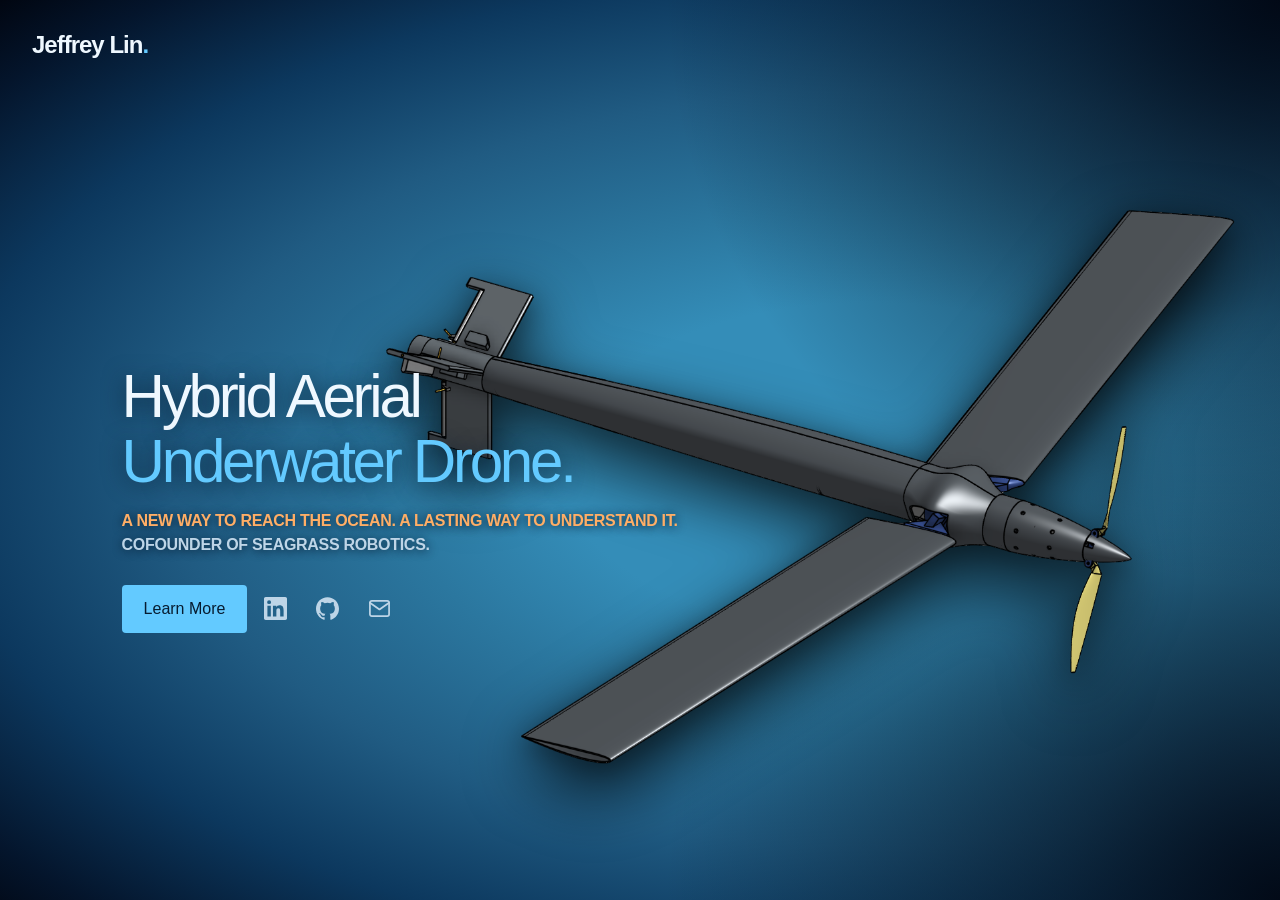
==== index.html @ 022eb9ea "Publish portfolio website" ====
<!doctype html>
<html lang="en">
  <head>
    <meta charset="utf-8" />
    <meta name="viewport" content="width=device-width, initial-scale=1" />
    <title>Jeffrey Lin | Mechanical Engineer &amp; Cofounder</title>
    <meta
      name="description"
      content="Jeffrey Lin, cofounder of Seagrass Robotics and SDSU mechanical engineering graduate. Selected work in hybrid aerial underwater drones and ATHENA rover payload systems."
    />
    <link rel="icon" type="image/svg+xml" href="./favicon.svg" />
    <link rel="stylesheet" crossorigin href="./assets/styles-C84Hcnjd.css">
  </head>
  <body>
    <a class="skip" href="#main">Skip to content</a>
    <header class="header wrap landing-header">
      <a class="wordmark" href="#">Jeffrey Lin<span class="dot">.</span></a>
    </header>
    <main id="main">
      <section
        class="hero wrap current-project-hero"
        aria-labelledby="intro-title"
      >
        <div class="landing-copy">
          <h1 id="intro-title">
            Hybrid Aerial<br /><span>Underwater Drone.</span>
          </h1>
          <p class="landing-description">
            <span class="landing-tagline"
              >A NEW WAY TO REACH THE OCEAN. A LASTING WAY TO UNDERSTAND
              IT.</span
            ><span>COFOUNDER OF SEAGRASS ROBOTICS.</span>
          </p>
          <div class="landing-actions">
            <a class="learn-more" href="./work/">Learn More</a>
            <div
              class="social-links"
              role="group"
              aria-label="Connect with Jeffrey"
            >
              <a
                class="social-link"
                href="https://www.linkedin.com/in/jeffrey-lin-rules"
                target="_blank"
                rel="noopener noreferrer"
                aria-label="Jeffrey Lin on LinkedIn (opens in a new tab)"
                title="LinkedIn"
                ><svg
                  viewbox="0 0 24 24"
                  fill="currentColor"
                  aria-hidden="true"
                >
                  <path
                    d="M20.447 20.452h-3.554v-5.569c0-1.328-.027-3.037-1.852-3.037-1.853 0-2.136 1.445-2.136 2.939v5.667H9.351V9h3.414v1.561h.049c.476-.9 1.637-1.85 3.37-1.85 3.601 0 4.267 2.37 4.267 5.455v6.286zM5.337 7.433a2.062 2.062 0 1 1 0-4.124 2.062 2.062 0 0 1 0 4.124zM7.119 20.452H3.555V9h3.564v11.452zM22.225 0H1.771C.792 0 0 .774 0 1.729v20.542C0 23.227.792 24 1.771 24h20.451C23.2 24 24 23.227 24 22.271V1.729C24 .774 23.2 0 22.222 0z"
                  ></path></svg></a
              ><a
                class="social-link"
                href="https://github.com/mythicsloth"
                target="_blank"
                rel="noopener noreferrer"
                aria-label="Jeffrey Lin on GitHub (opens in a new tab)"
                title="GitHub"
                ><svg
                  viewbox="0 0 24 24"
                  fill="currentColor"
                  aria-hidden="true"
                >
                  <path
                    d="M12 .297C5.37.297 0 5.67 0 12.297c0 5.303 3.438 9.8 8.205 11.385.6.113.82-.258.82-.577 0-.285-.01-1.04-.015-2.04-3.338.724-4.043-1.61-4.043-1.61-.546-1.387-1.333-1.756-1.333-1.756-1.09-.745.083-.729.083-.729 1.205.084 1.838 1.237 1.838 1.237 1.07 1.835 2.809 1.305 3.495.998.108-.776.418-1.305.762-1.605-2.665-.305-5.467-1.334-5.467-5.93 0-1.31.469-2.381 1.236-3.221-.124-.303-.536-1.524.118-3.176 0 0 1.008-.322 3.301 1.23a11.52 11.52 0 0 1 6.006 0c2.291-1.552 3.297-1.23 3.297-1.23.656 1.652.244 2.873.12 3.176.77.84 1.235 1.911 1.235 3.221 0 4.609-2.807 5.621-5.479 5.921.43.372.823 1.102.823 2.222 0 1.606-.015 2.898-.015 3.293 0 .322.216.694.825.576C20.565 22.092 24 17.592 24 12.297c0-6.627-5.373-12-12-12"
                  ></path></svg></a
              ><a
                class="social-link"
                href="mailto:lin415805@gmail.com"
                aria-label="Email Jeffrey Lin"
                title="Email"
                ><svg
                  viewbox="0 0 24 24"
                  fill="none"
                  stroke="currentColor"
                  stroke-width="1.8"
                  stroke-linecap="round"
                  stroke-linejoin="round"
                  aria-hidden="true"
                >
                  <rect x="2" y="4" width="20" height="16" rx="2"></rect>
                  <path d="m2 6 10 7 10-7"></path></svg
              ></a>
            </div>
          </div>
        </div>
        <figure class="landing-drone">
          <img
            src="images/seagrass-drone.webp"
            width="1310"
            height="1043"
            alt="CAD view of the Seagrass Robotics hybrid aerial underwater drone, showing its wings, fuselage, tail, and propeller"
            fetchpriority="high"
          />
        </figure>
      </section>
    </main>
  </body>
</html>
---- assets/styles-C84Hcnjd.css ----
*,:before,:after{box-sizing:border-box;border:0 solid;margin:0;padding:0}html{-webkit-text-size-adjust:100%;tab-size:4;-webkit-tap-highlight-color:transparent;scroll-behavior:smooth;scroll-padding-top:2rem;line-height:1.5}h1,h2,h3,h4,h5,h6{font-size:inherit;font-weight:inherit}a{color:inherit;text-decoration:none}img,svg{vertical-align:middle;display:block}img{max-width:100%;height:auto}[hidden]{display:none!important}:root{--background:#071c30;--foreground:#eff8ff;--accent:#63caff;--muted:#9ebbd2;--border:#24485f;--font-sans:Arial, Helvetica, sans-serif;--radius:.25rem;--lightningcss-light: ;--lightningcss-dark:initial;color-scheme:dark}*{box-sizing:border-box}body{color:var(--foreground);background-color:#0000;background-image:radial-gradient(48vw 65vh at 100% 0,#010611eb 0%,#01061194 34%,#0000 100%),radial-gradient(48vw 65vh at 100% 100%,#010611eb 0%,#01061194 34%,#0000 100%),radial-gradient(at 68% 52%,#348db8 0% 25%,#2b779f 39%,#205b82 57%,#0c385e 75%,#04152c 91%,#010611 100%);background-position:0 0,0 0,0 0;background-repeat:repeat,repeat,repeat;background-size:auto,auto,auto;background-attachment:fixed;background-origin:padding-box,padding-box,padding-box;background-clip:border-box,border-box,border-box;margin:0;font-family:Arial,Helvetica,sans-serif;font-size:16px;line-height:1.6}a:focus-visible{outline:2px solid var(--accent);outline-offset:7px}a:hover{color:var(--accent)}.wrap{width:min(1200px,88%);margin-inline:auto}.header{justify-content:space-between;align-items:center;padding-block:26px;display:flex}.wordmark{letter-spacing:-1px;font-size:24px;font-weight:700}.dot{color:var(--accent)}.eyebrow,.small-index,.tag,.hero-meta,.project-number,.domain-divider,.results-caption{letter-spacing:1px;font-family:Courier New,monospace;font-size:14px}.eyebrow{color:var(--muted)}h1{letter-spacing:-.055em;margin:24px 0 34px;font-size:clamp(42px,6.4vw,82px);font-weight:500;line-height:1.09}h1 span{color:var(--accent)}.projects{padding-top:52px}.section-heading{justify-content:space-between;align-items:center;margin-bottom:26px;display:flex}h2{letter-spacing:-1px;margin:0;font-size:32px;font-weight:500}.project{border:1px solid var(--border);margin-bottom:28px;padding:38px}.seagrass{background:#0d2c43}.project-heading{justify-content:space-between;align-items:center;gap:20px;margin-bottom:40px;display:flex}.project-number{color:var(--muted)}.tag{letter-spacing:.8px;border:1px solid #507a96;border-radius:3px;padding:5px 10px;font-size:12px}.seagrass .tag{color:var(--accent);border-color:#3584b1}.project-grid{grid-template-columns:1.2fr 1fr;gap:60px;display:grid}.project h3{letter-spacing:-1.5px;margin:16px 0 24px;font-size:clamp(30px,3.5vw,44px);font-weight:500;line-height:1.15}.project-summary{color:#bed5e7;max-width:540px;font-size:17px}.role{margin-top:34px}.role p{margin:5px 0 0}.domain-panel{background:#082337;border:1px solid #2d5872;flex-direction:column;justify-content:space-between;min-height:300px;padding:26px;display:flex}.domain-panel p{letter-spacing:-1.5px;color:#e0f3ff;margin:4px 0;font-size:clamp(32px,3.8vw,48px)}.domain-divider{color:var(--accent);border-top:1px dashed #497d9b;margin:20px 0;padding-top:6px;font-size:12px}.athena{background:#0b243b}.athena-intro{grid-template-columns:1.45fr 1fr;gap:56px;display:grid}.athena h3{letter-spacing:-2px;font-size:56px}.results{grid-template-columns:1fr 1fr;align-content:center;gap:18px 32px;margin:0;display:grid}.results dt{color:var(--muted);font-size:14px}.results dd{letter-spacing:-4px;margin:0;font-size:70px;line-height:1.2}.results dd span{letter-spacing:-1px;color:var(--muted);font-size:25px}.results-caption{color:var(--muted);border-top:1px solid var(--border);grid-column:1/-1;padding-top:12px;font-size:12px}.contributions{border-top:1px solid var(--border);margin-top:38px;padding-top:26px}.contributions h4{margin:0 0 26px;font-size:18px;font-weight:500}.contribution-grid{grid-template-columns:repeat(3,1fr);gap:30px;display:grid}.small-index{letter-spacing:.4px;color:var(--accent);font-size:12px}h5{letter-spacing:-.5px;margin:14px 0 10px;font-size:21px;font-weight:500}.contribution-grid p{color:#bed5e7;margin:0;font-size:16px}.about{grid-template-columns:minmax(0,1fr) minmax(0,1.1fr);align-items:start;gap:12px 24px;padding-block:80px;display:grid}.about .eyebrow{margin-top:0}.about-copy{letter-spacing:normal;text-indent:1.5em;text-align:justify;text-align-last:left;-webkit-hyphens:none;hyphens:none;overflow-wrap:normal;word-break:normal;margin:0 0 12px;font-size:16px;line-height:1.65}.about-details{border-top:1px solid var(--border);grid-template-columns:minmax(0,1fr) auto;align-items:center;gap:12px;padding-top:12px;display:grid}.education-socials{justify-self:end}.education{min-width:0}.education h3{margin:6px 0 0;font-size:18px;font-weight:500}.education p{color:var(--muted);margin:4px 0}.footer{border-top:1px solid var(--border);color:var(--muted);justify-content:space-between;gap:20px;padding-block:25px;font-size:14px;display:flex}.skip{background:var(--accent);color:#071c30;z-index:10;padding:10px;position:absolute;top:-100px;left:10px}.skip:focus{color:#071c30;top:10px}.current-project-hero{isolation:isolate;grid-template-columns:minmax(0,1fr);justify-content:center;align-items:center;min-height:calc(100svh - 92px);padding-block:32px 48px;display:grid;position:relative;overflow:visible}.current-project-hero h1{text-shadow:0 2px 22px #071c30cc;margin-bottom:14px;font-size:clamp(42px,4.7vw,64px)}.landing-description{letter-spacing:-.3px;color:#bed5e7;white-space:normal;text-shadow:0 1px 10px #071c30;max-width:100%;margin:0 0 28px;font-family:Arial,Helvetica,sans-serif;font-size:1rem;font-weight:700;line-height:1.5}.landing-description span{display:block}.landing-actions{z-index:2;flex-wrap:wrap;align-items:center;gap:6px;display:flex;position:relative}.learn-more{background:var(--accent);color:#071c30;white-space:nowrap;-webkit-user-select:none;user-select:none;border-radius:4px;flex-shrink:0;justify-content:center;align-items:center;gap:20px;height:48px;padding:0 22px;font-size:16px;font-weight:500;transition:background-color .15s,color .15s;display:inline-flex}.learn-more:hover{color:#071c30;background:#a0e1ff}.social-links{align-items:center;gap:8px;display:flex}.social-link{color:#bed5e7;border-radius:4px;justify-content:center;align-items:center;width:44px;height:48px;display:flex}.social-link:hover{color:var(--accent)}.social-link svg{width:23px;height:23px}.details-title{letter-spacing:-.055em;margin:0;font-size:clamp(42px,4.7vw,64px);font-weight:500;line-height:1.09}.landing-header,.current-project-hero.wrap{width:calc(100% - 64px);max-width:none}.landing-copy{z-index:1;grid-area:1/1;min-width:0;max-width:calc(100% - clamp(24px,7vw,120px));margin-left:clamp(24px,7vw,120px);position:relative}.landing-drone{z-index:0;pointer-events:none;grid-area:1/1;justify-self:end;width:min(72%,1000px);min-width:0;margin:0;position:relative;transform:none;-webkit-mask-image:none;mask-image:none}.landing-drone img{object-fit:contain;filter:drop-shadow(0 24px 32px #000000a6)drop-shadow(0 8px 12px #0006);width:100%;height:auto;max-height:calc(100svh - 180px);display:block}.project-website{color:var(--accent);text-underline-offset:5px;margin-top:24px;text-decoration:underline;display:inline-block}.project-website:hover{color:#a0e1ff}.landing-tagline{white-space:nowrap;width:max-content;max-width:none}.current-project-hero .landing-tagline{color:#ffae66}@media (width<=1200px){.landing-drone{width:78%}.current-project-hero h1{font-size:clamp(42px,6.4vw,72px)}}@media (width<=760px){.wrap{width:90%}.header{padding-block:20px}.project{padding:24px}.project-heading{margin-bottom:28px}.project-grid,.athena-intro,.about{grid-template-columns:1fr;gap:30px}.domain-panel{min-height:260px}.contribution-grid{grid-template-columns:1fr;gap:26px}.contribution-grid section+section{border-top:1px solid var(--border);padding-top:24px}.results{max-width:300px}.about{padding-block:45px}.tag{max-width:75%;font-size:12px}.projects{padding-top:28px}.current-project-hero{align-content:center;gap:16px;min-height:calc(100svh - 79px);padding-block:24px 40px}.landing-actions{gap:6px}.learn-more{gap:12px;padding-inline:16px}.social-links{gap:4px}.landing-header,.current-project-hero.wrap{width:calc(100% - 32px)}.landing-drone{opacity:1;grid-area:1/1;width:100%}.landing-copy{grid-area:2/1;max-width:calc(100% - 8px);margin-left:8px}.landing-drone img{max-height:min(30svh,max(100px,100svh - 440px))}.landing-tagline{white-space:normal;width:auto;max-width:100%}body{background-image:radial-gradient(48vw 65vh at 100% 0,#010611eb 0%,#01061194 34%,#0000 100%),radial-gradient(48vw 65vh at 100% 100%,#010611eb 0%,#01061194 34%,#0000 100%),radial-gradient(at 60% 28%,#348db8 0% 25%,#2b779f 39%,#205b82 57%,#0c385e 75%,#04152c 91%,#010611 100%)}}@media (prefers-reduced-motion:reduce){html{scroll-behavior:auto}.learn-more{transition:none}}.back-link{justify-content:center;align-items:center;width:44px;height:44px;display:inline-flex}.back-link svg{width:26px;height:26px}.work-page :is(.eyebrow,.tag,.project-number,.small-index,.domain-divider,.results-caption){letter-spacing:-.3px;font-family:Arial,Helvetica,sans-serif;font-weight:700}.work-page .project h3{letter-spacing:-.055em}.work-page .project h3 span,.work-page .athena h3{color:var(--accent)}.work-page .project-summary{font-size:16px}.work-image{min-width:0;margin:0}.work-image-frame{justify-content:center;align-items:center;display:flex}.work-image img{object-fit:contain;width:100%;height:auto;display:block}.work-image figcaption{color:var(--muted);margin-top:12px;font-size:14px}.drone-work-image{align-self:center}.drone-work-image .work-image-frame{min-height:260px}.drone-work-image img{max-height:350px}.deposition-feature{grid-template-columns:minmax(0,1.15fr) minmax(0,1fr);align-items:center;gap:36px;margin-bottom:32px;display:grid}.deposition-image .work-image-frame{background:#fff;border-radius:4px;padding:16px}.deposition-image img{max-height:480px}.deposition-feature section p{color:#bed5e7;font-size:16px}.remaining-contributions{border-top:1px solid var(--border);grid-template-columns:repeat(2,minmax(0,1fr));padding-top:28px}@media (width<=760px){.deposition-feature,.remaining-contributions{grid-template-columns:1fr;gap:24px}.deposition-image .work-image-frame{padding:10px}.drone-work-image .work-image-frame{min-height:0}}.about-photo{border-radius:6px;width:100%;min-width:0;height:auto;margin-top:0;display:block}.about-heading{grid-column:1/-1}.about-heading h2{letter-spacing:-1px;font-size:24px;font-weight:700}@media (width<=760px){.about{gap:12px 24px}}.about-biography{overflow-wrap:break-word;grid-column:2;min-width:0}@media (width<=960px){.about{grid-template-columns:minmax(0,1fr)}.about-photo{max-width:640px}.about-biography{grid-column:1}}
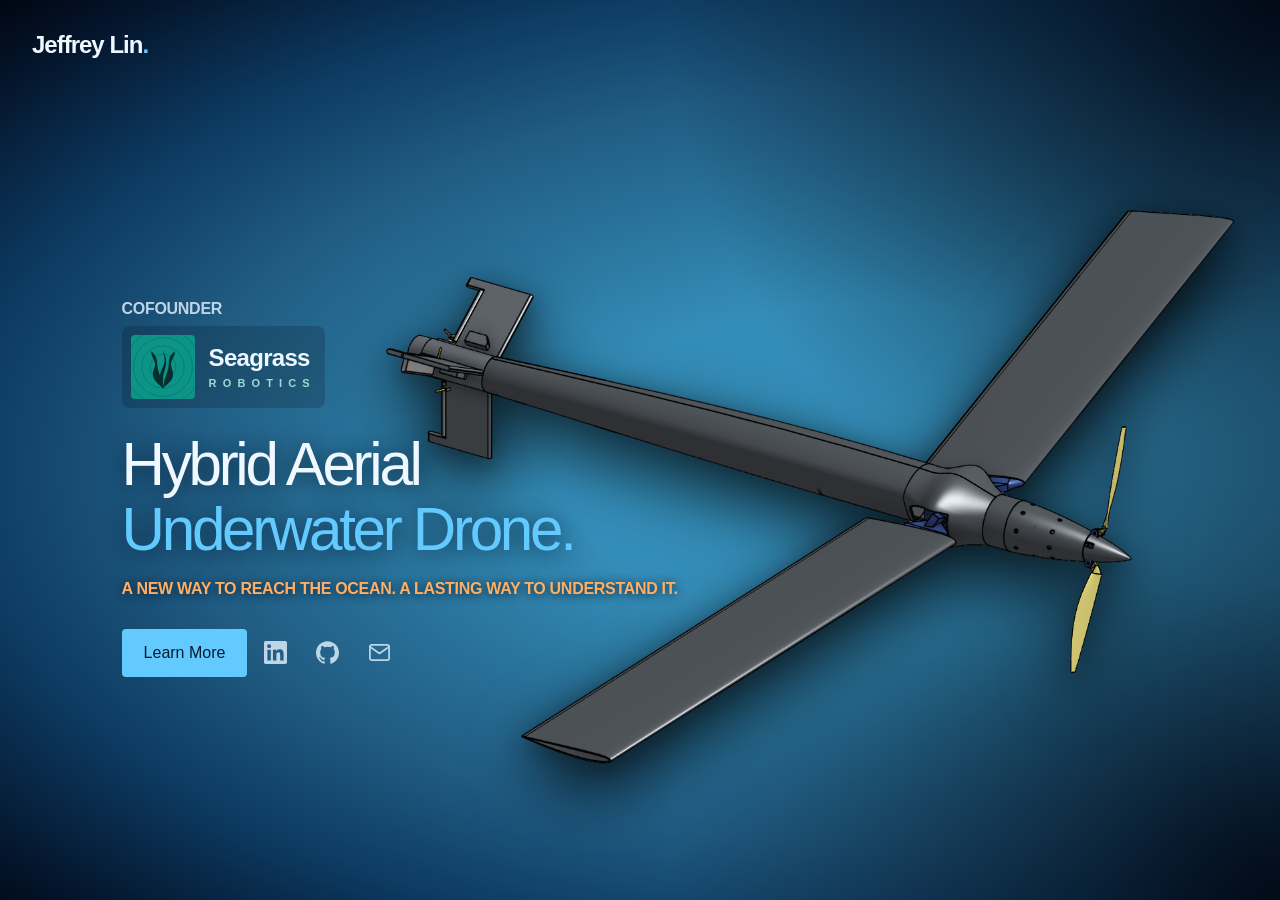
==== commit 07b1c846: "Publish updated portfolio" ====
--- a/index.html
+++ b/index.html
@@ -9,7 +9,7 @@
       content="Jeffrey Lin, cofounder of Seagrass Robotics and SDSU mechanical engineering graduate. Selected work in hybrid aerial underwater drones and ATHENA rover payload systems."
     />
     <link rel="icon" type="image/svg+xml" href="./favicon.svg" />
-    <link rel="stylesheet" crossorigin href="./assets/styles-C84Hcnjd.css">
+    <link rel="stylesheet" crossorigin href="./assets/styles-BzhnOswo.css">
   </head>
   <body>
     <a class="skip" href="#main">Skip to content</a>
@@ -22,6 +22,13 @@
         aria-labelledby="intro-title"
       >
         <div class="landing-copy">
+          <div class="cofounder-brand-row">
+            <span class="cofounder-label">COFOUNDER</span>
+            <a class="seagrass-brand seagrass-brand-button" href="https://seagrassrobotics.com" target="_blank" rel="noopener noreferrer" aria-label="Visit Seagrass Robotics (opens in a new tab)">
+              <img src="images/seagrass-logo.svg" width="64" height="64" alt="" />
+              <span class="seagrass-brand-name">Seagrass<span class="seagrass-brand-descriptor" aria-hidden="true"><span>R</span><span>O</span><span>B</span><span>O</span><span>T</span><span>I</span><span>C</span><span>S</span></span></span>
+            </a>
+          </div>
           <h1 id="intro-title">
             Hybrid Aerial<br /><span>Underwater Drone.</span>
           </h1>
@@ -29,7 +36,7 @@
             <span class="landing-tagline"
               >A NEW WAY TO REACH THE OCEAN. A LASTING WAY TO UNDERSTAND
               IT.</span
-            ><span>COFOUNDER OF SEAGRASS ROBOTICS.</span>
+            >
           </p>
           <div class="landing-actions">
             <a class="learn-more" href="./work/">Learn More</a>
--- a/assets/styles-BzhnOswo.css
+++ b/assets/styles-BzhnOswo.css
@@ -0,0 +1 @@
+*,:before,:after{box-sizing:border-box;border:0 solid;margin:0;padding:0}html{-webkit-text-size-adjust:100%;tab-size:4;-webkit-tap-highlight-color:transparent;scroll-behavior:smooth;scroll-padding-top:2rem;line-height:1.5}h1,h2,h3,h4,h5,h6{font-size:inherit;font-weight:inherit}a{color:inherit;text-decoration:none}img,svg{vertical-align:middle;display:block}img{max-width:100%;height:auto}[hidden]{display:none!important}:root{--background:#071c30;--foreground:#eff8ff;--accent:#63caff;--muted:#9ebbd2;--border:#24485f;--font-sans:Arial, Helvetica, sans-serif;--radius:.25rem;--lightningcss-light: ;--lightningcss-dark:initial;color-scheme:dark}*{box-sizing:border-box}body{color:var(--foreground);background-color:#0000;background-image:radial-gradient(48vw 65vh at 100% 0,#010611eb 0%,#01061194 34%,#0000 100%),radial-gradient(48vw 65vh at 100% 100%,#010611eb 0%,#01061194 34%,#0000 100%),radial-gradient(at 68% 52%,#348db8 0% 25%,#2b779f 39%,#205b82 57%,#0c385e 75%,#04152c 91%,#010611 100%);background-position:0 0,0 0,0 0;background-repeat:repeat,repeat,repeat;background-size:auto,auto,auto;background-attachment:fixed;background-origin:padding-box,padding-box,padding-box;background-clip:border-box,border-box,border-box;margin:0;font-family:Arial,Helvetica,sans-serif;font-size:16px;line-height:1.6}a:focus-visible{outline:2px solid var(--accent);outline-offset:7px}a:hover{color:var(--accent)}.wrap{width:min(1200px,88%);margin-inline:auto}.header{justify-content:space-between;align-items:center;padding-block:26px;display:flex}.wordmark{letter-spacing:-1px;font-size:24px;font-weight:700}.dot{color:var(--accent)}.eyebrow,.small-index,.tag,.project-number,.results-caption{letter-spacing:1px;font-family:Courier New,monospace;font-size:14px}.eyebrow{color:var(--muted)}h1{letter-spacing:-.055em;margin:24px 0 34px;font-size:clamp(42px,6.4vw,82px);font-weight:500;line-height:1.09}h1 span{color:var(--accent)}.projects{padding-top:52px}.section-heading{justify-content:space-between;align-items:center;margin-bottom:26px;display:flex}h2{letter-spacing:-1px;margin:0;font-size:32px;font-weight:500}.project{border:1px solid var(--border);margin-bottom:28px;padding:38px}.seagrass{background:#0d2c43}.project-heading{justify-content:space-between;align-items:center;gap:20px;margin-bottom:40px;display:flex}.project-number{color:var(--muted)}.tag{letter-spacing:.8px;border:1px solid #507a96;border-radius:3px;padding:5px 10px;font-size:12px}.seagrass .tag{color:var(--accent);border-color:#3584b1}.project-grid{grid-template-columns:1.2fr 1fr;gap:60px;display:grid}.project h3{letter-spacing:-1.5px;margin:16px 0 24px;font-size:clamp(30px,3.5vw,44px);font-weight:500;line-height:1.15}.project-summary{color:#bed5e7;max-width:540px;font-size:17px}.role{margin-top:34px}.role p{margin:5px 0 0}.athena{background:#0b243b}.athena-intro{grid-template-columns:1.45fr 1fr;gap:56px;display:grid}.athena h3{letter-spacing:-2px;font-size:56px}.results{grid-template-columns:1fr 1fr;align-content:center;gap:18px 32px;margin:0;display:grid}.results dt{color:var(--muted);font-size:14px}.results dd{letter-spacing:-4px;margin:0;font-size:70px;line-height:1.2}.results dd span{letter-spacing:-1px;color:var(--muted);font-size:25px}.results-caption{color:var(--muted);border-top:1px solid var(--border);grid-column:1/-1;padding-top:12px;font-size:12px}.contributions{border-top:1px solid var(--border);margin-top:38px;padding-top:26px}.contributions h4{margin:0 0 26px;font-size:18px;font-weight:500}.contribution-grid{grid-template-columns:repeat(3,1fr);gap:30px;display:grid}.small-index{letter-spacing:.4px;color:var(--accent);font-size:12px}h5{letter-spacing:-.5px;margin:14px 0 10px;font-size:21px;font-weight:500}.contribution-grid p{color:#bed5e7;margin:0;font-size:16px}.about{grid-template-columns:minmax(0,1fr) minmax(0,1.1fr);align-items:start;gap:12px 24px;padding-block:80px;display:grid}.about .eyebrow{margin-top:0}.about-copy{letter-spacing:normal;text-indent:1.5em;text-align:justify;text-align-last:left;-webkit-hyphens:none;hyphens:none;overflow-wrap:normal;word-break:normal;margin:0 0 12px;font-size:16px;line-height:1.65}.about-details{border-top:1px solid var(--border);grid-template-columns:minmax(0,1fr) auto;align-items:center;gap:12px;padding-top:12px;display:grid}.education-socials{justify-self:end}.education{min-width:0}.education h3{margin:6px 0 0;font-size:18px;font-weight:500}.education p{color:var(--muted);margin:4px 0}.footer{border-top:1px solid var(--border);color:var(--muted);justify-content:space-between;gap:20px;padding-block:25px;font-size:14px;display:flex}.skip{background:var(--accent);color:#071c30;z-index:10;padding:10px;position:absolute;top:-100px;left:10px}.skip:focus{color:#071c30;top:10px}.current-project-hero{isolation:isolate;grid-template-columns:minmax(0,1fr);justify-content:center;align-items:center;min-height:calc(100svh - 92px);padding-block:32px 48px;display:grid;position:relative;overflow:visible}.current-project-hero h1{text-shadow:0 2px 22px #071c30cc;margin-bottom:14px;font-size:clamp(42px,4.7vw,64px)}.landing-description{letter-spacing:-.3px;color:#bed5e7;white-space:normal;text-shadow:0 1px 10px #071c30;max-width:100%;margin:0 0 28px;font-family:Arial,Helvetica,sans-serif;font-size:1rem;font-weight:700;line-height:1.5}.landing-description span{display:block}.landing-actions{z-index:2;flex-wrap:wrap;align-items:center;gap:6px;display:flex;position:relative}.learn-more{background:var(--accent);color:#071c30;white-space:nowrap;-webkit-user-select:none;user-select:none;border-radius:4px;flex-shrink:0;justify-content:center;align-items:center;gap:20px;height:48px;padding:0 22px;font-size:16px;font-weight:500;transition:background-color .15s,color .15s;display:inline-flex}.learn-more:hover{color:#071c30;background:#a0e1ff}.social-links{align-items:center;gap:8px;display:flex}.social-link{color:#bed5e7;border-radius:4px;justify-content:center;align-items:center;width:44px;height:48px;display:flex}.social-link:hover{color:var(--accent)}.social-link svg{width:23px;height:23px}.details-title{letter-spacing:-.055em;margin:0;font-size:clamp(42px,4.7vw,64px);font-weight:500;line-height:1.09}.landing-header,.current-project-hero.wrap{width:calc(100% - 64px);max-width:none}.landing-copy{z-index:1;grid-area:1/1;min-width:0;max-width:calc(100% - clamp(24px,7vw,120px));margin-left:clamp(24px,7vw,120px);position:relative}.landing-drone{z-index:0;pointer-events:none;grid-area:1/1;justify-self:end;width:min(72%,1000px);min-width:0;margin:0;position:relative;transform:none;-webkit-mask-image:none;mask-image:none}.landing-drone img{object-fit:contain;filter:drop-shadow(0 24px 32px #000000a6)drop-shadow(0 8px 12px #0006);width:100%;height:auto;max-height:calc(100svh - 180px);display:block}.seagrass-brand{color:var(--foreground);align-items:center;gap:14px;max-width:100%;display:inline-flex}.seagrass-brand img{border-radius:4px;flex-shrink:0;width:64px;height:64px}.seagrass-brand-name{letter-spacing:-.7px;font-size:24px;font-weight:600;line-height:1.15}.seagrass-brand-descriptor{color:#9ddbd3;letter-spacing:0;justify-content:space-between;margin-top:6px;font-size:11px;font-weight:600;display:flex}.cofounder-brand-row{flex-direction:column;align-items:flex-start;gap:4px;margin:0 0 20px;display:flex}.cofounder-label{color:#bed5e7;letter-spacing:-.3px;font-size:16px;font-weight:700}.seagrass-brand-button{background:#0000002e;border:1px solid #0000;border-radius:8px;padding:8px 14px 8px 8px;transition:background-color .16s,transform .16s}.seagrass-brand-button:hover,.seagrass-brand-button:focus-visible{color:#fff;background:#0000004d;transform:translateY(-2px)}.seagrass-brand-button:active{transform:translateY(0)}@media (prefers-reduced-motion:reduce){.seagrass-brand-button{transition:none}.seagrass-brand-button:hover,.seagrass-brand-button:focus-visible{transform:none}}@media (width<=760px){.seagrass-brand{gap:12px}.seagrass-brand img{width:52px;height:52px}.seagrass-brand-name{font-size:21px}}.landing-tagline{white-space:nowrap;width:max-content;max-width:none}.current-project-hero .landing-tagline{color:#ffae66}@media (width<=1200px){.landing-drone{width:78%}.current-project-hero h1{font-size:clamp(42px,6.4vw,72px)}}@media (width<=760px){.wrap{width:90%}.header{padding-block:20px}.project{padding:24px}.project-heading{margin-bottom:28px}.project-grid,.athena-intro,.about{grid-template-columns:1fr;gap:30px}.contribution-grid{grid-template-columns:1fr;gap:26px}.contribution-grid section+section{border-top:1px solid var(--border);padding-top:24px}.results{max-width:300px}.about{padding-block:45px}.tag{max-width:75%;font-size:12px}.projects{padding-top:28px}.current-project-hero{align-content:center;gap:16px;min-height:calc(100svh - 79px);padding-block:24px 40px}.landing-actions{gap:6px}.learn-more{gap:12px;padding-inline:16px}.social-links{gap:4px}.landing-header,.current-project-hero.wrap{width:calc(100% - 32px)}.landing-drone{opacity:1;grid-area:1/1;width:100%}.landing-copy{grid-area:2/1;max-width:calc(100% - 8px);margin-left:8px}.landing-drone img{max-height:min(30svh,max(100px,100svh - 440px))}.landing-tagline{white-space:normal;width:auto;max-width:100%}body{background-image:radial-gradient(48vw 65vh at 100% 0,#010611eb 0%,#01061194 34%,#0000 100%),radial-gradient(48vw 65vh at 100% 100%,#010611eb 0%,#01061194 34%,#0000 100%),radial-gradient(at 60% 28%,#348db8 0% 25%,#2b779f 39%,#205b82 57%,#0c385e 75%,#04152c 91%,#010611 100%)}}@media (prefers-reduced-motion:reduce){html{scroll-behavior:auto}.learn-more{transition:none}}.back-link{justify-content:center;align-items:center;width:44px;height:44px;display:inline-flex}.back-link svg{width:26px;height:26px}.work-page :is(.eyebrow,.tag,.project-number,.small-index,.results-caption){letter-spacing:-.3px;font-family:Arial,Helvetica,sans-serif;font-weight:700}.work-page .project h3{letter-spacing:-.055em}.work-page .project h3 span,.work-page .athena h3{color:var(--accent)}.work-page .project-summary{font-size:16px}.work-image{min-width:0;margin:0}.work-image-frame{justify-content:center;align-items:center;display:flex}.work-image img{object-fit:contain;width:100%;height:auto;display:block}.work-image figcaption{color:var(--muted);margin-top:12px;font-size:14px}.drone-work-image{align-self:center}.drone-work-image .work-image-frame{min-height:260px}.drone-work-image img{max-height:350px}.deposition-feature{grid-template-columns:minmax(0,1.15fr) minmax(0,1fr);align-items:center;gap:36px;margin-bottom:32px;display:grid}.deposition-image .work-image-frame{background:#fff;border-radius:4px;padding:16px}.deposition-image img{max-height:480px}.deposition-feature section p{color:#bed5e7;font-size:16px}.remaining-contributions{border-top:1px solid var(--border);grid-template-columns:repeat(2,minmax(0,1fr));padding-top:28px}@media (width<=760px){.deposition-feature,.remaining-contributions{grid-template-columns:1fr;gap:24px}.deposition-image .work-image-frame{padding:10px}.drone-work-image .work-image-frame{min-height:0}}.about-photo{border-radius:6px;width:100%;min-width:0;height:auto;margin-top:0;display:block}.about-heading{grid-column:1/-1}.about-heading h2{letter-spacing:-1px;font-size:24px;font-weight:700}@media (width<=760px){.about{gap:12px 24px}}.about-biography{overflow-wrap:break-word;grid-column:2;min-width:0}@media (width<=960px){.about{grid-template-columns:minmax(0,1fr)}.about-photo{max-width:640px}.about-biography{grid-column:1}}
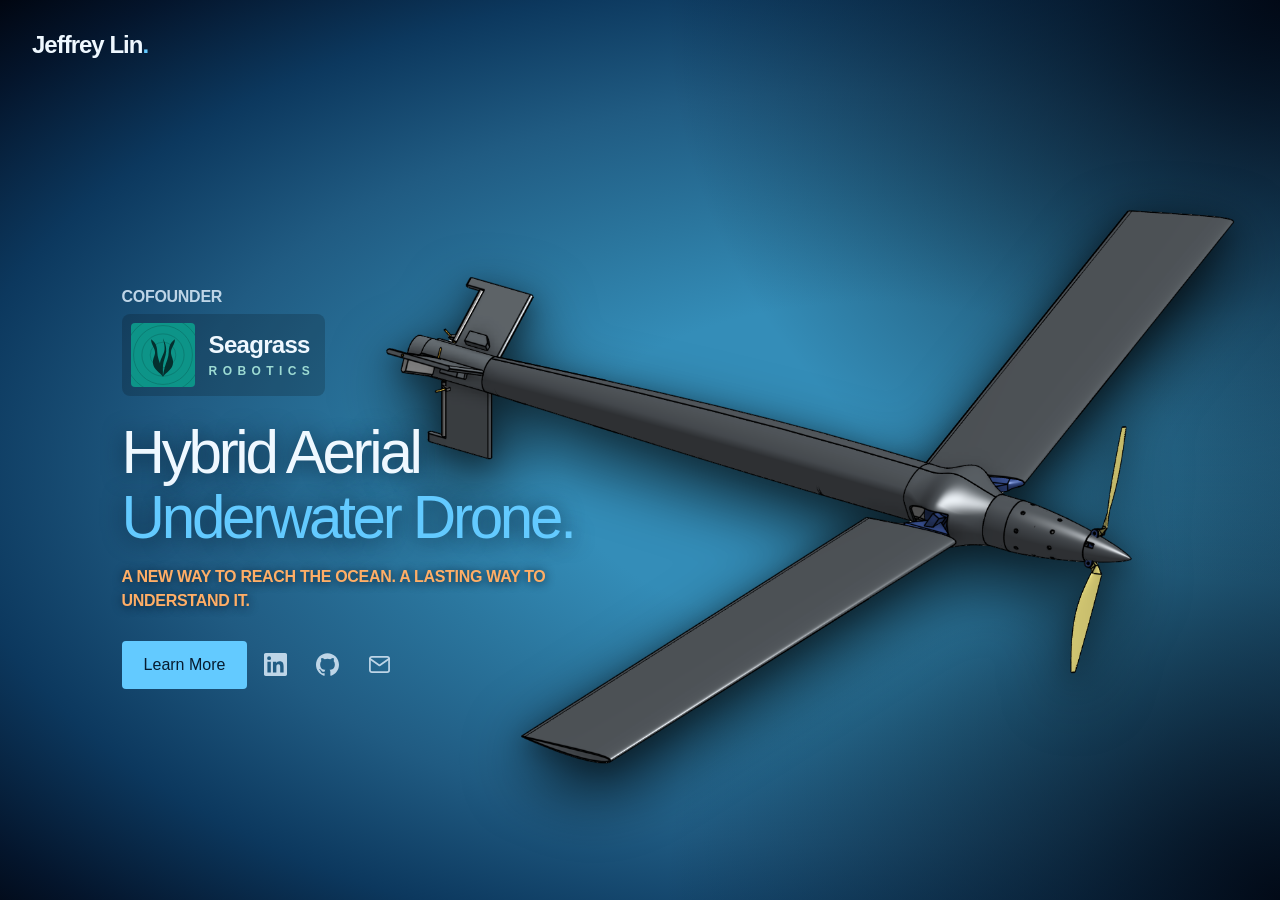
==== commit db01be48: "Publish updated portfolio" ====
--- a/index.html
+++ b/index.html
@@ -1,15 +1,18 @@
 <!doctype html>
 <html lang="en">
   <head>
+    <meta http-equiv="Content-Security-Policy" content="default-src &#39;none&#39;; img-src &#39;self&#39;; style-src &#39;self&#39;; script-src &#39;none&#39;; connect-src &#39;none&#39;; object-src &#39;none&#39;; base-uri &#39;none&#39;; form-action &#39;none&#39;">
+
     <meta charset="utf-8" />
     <meta name="viewport" content="width=device-width, initial-scale=1" />
+    <meta name="referrer" content="strict-origin-when-cross-origin" />
     <title>Jeffrey Lin | Mechanical Engineer &amp; Cofounder</title>
     <meta
       name="description"
       content="Jeffrey Lin, cofounder of Seagrass Robotics and SDSU mechanical engineering graduate. Selected work in hybrid aerial underwater drones and ATHENA rover payload systems."
     />
     <link rel="icon" type="image/svg+xml" href="./favicon.svg" />
-    <link rel="stylesheet" crossorigin href="./assets/styles-BzhnOswo.css">
+    <link rel="stylesheet" crossorigin href="./assets/styles-B0CdjXd7.css">
   </head>
   <body>
     <a class="skip" href="#main">Skip to content</a>
@@ -24,7 +27,7 @@
         <div class="landing-copy">
           <div class="cofounder-brand-row">
             <span class="cofounder-label">COFOUNDER</span>
-            <a class="seagrass-brand seagrass-brand-button" href="https://seagrassrobotics.com" target="_blank" rel="noopener noreferrer" aria-label="Visit Seagrass Robotics (opens in a new tab)">
+            <a class="seagrass-brand brand-button" href="https://seagrassrobotics.com" target="_blank" rel="noopener noreferrer" aria-label="Visit Seagrass Robotics (opens in a new tab)">
               <img src="images/seagrass-logo.svg" width="64" height="64" alt="" />
               <span class="seagrass-brand-name">Seagrass<span class="seagrass-brand-descriptor" aria-hidden="true"><span>R</span><span>O</span><span>B</span><span>O</span><span>T</span><span>I</span><span>C</span><span>S</span></span></span>
             </a>
@@ -53,7 +56,7 @@
                 aria-label="Jeffrey Lin on LinkedIn (opens in a new tab)"
                 title="LinkedIn"
                 ><svg
-                  viewbox="0 0 24 24"
+                  viewBox="0 0 24 24"
                   fill="currentColor"
                   aria-hidden="true"
                 >
@@ -68,7 +71,7 @@
                 aria-label="Jeffrey Lin on GitHub (opens in a new tab)"
                 title="GitHub"
                 ><svg
-                  viewbox="0 0 24 24"
+                  viewBox="0 0 24 24"
                   fill="currentColor"
                   aria-hidden="true"
                 >
@@ -81,7 +84,7 @@
                 aria-label="Email Jeffrey Lin"
                 title="Email"
                 ><svg
-                  viewbox="0 0 24 24"
+                  viewBox="0 0 24 24"
                   fill="none"
                   stroke="currentColor"
                   stroke-width="1.8"
--- a/assets/styles-B0CdjXd7.css
+++ b/assets/styles-B0CdjXd7.css
@@ -0,0 +1 @@
+*,:before,:after{box-sizing:border-box;border:0 solid;margin:0;padding:0}html{-webkit-text-size-adjust:100%;tab-size:4;-webkit-tap-highlight-color:transparent;scroll-behavior:smooth;scroll-padding-top:2rem;line-height:1.5}h1,h2,h3,h4,h5,h6{font-size:inherit;font-weight:inherit}a{color:inherit;text-decoration:none}img,svg{vertical-align:middle;display:block}img{max-width:100%;height:auto}[hidden]{display:none!important}:root{--background:#071c30;--foreground:#eff8ff;--accent:#63caff;--accent-soft:#63caff18;--accent-hover:#63caff0c;--body-text:#bed5e7;--radius-small:4px;--muted:#9ebbd2;--border:#24485f;--surface:#0000002e;--surface-hover:#0000004d;--panel:#0000006b;--surface-radius:8px;--font-sans:Arial, Helvetica, sans-serif;--lightningcss-light: ;--lightningcss-dark:initial;color-scheme:dark}.athena{--accent:#ff8585;--accent-soft:#ff858518;--accent-hover:#ff85850c}body{color:var(--foreground);font-family:var(--font-sans);background-color:#0000;background-image:radial-gradient(48vw 65vh at 100% 0,#010611eb 0%,#01061194 34%,#0000 100%),radial-gradient(48vw 65vh at 100% 100%,#010611eb 0%,#01061194 34%,#0000 100%),radial-gradient(at 68% 52%,#348db8 0% 25%,#2b779f 39%,#205b82 57%,#0c385e 75%,#04152c 91%,#010611 100%);background-position:0 0,0 0,0 0;background-repeat:repeat,repeat,repeat;background-size:auto,auto,auto;background-attachment:fixed;background-origin:padding-box,padding-box,padding-box;background-clip:border-box,border-box,border-box;margin:0;font-size:16px;line-height:1.6}a:focus-visible{outline:2px solid var(--accent);outline-offset:7px}a:hover{color:var(--accent)}.wrap{width:min(1200px,88%);margin-inline:auto}.header{justify-content:space-between;align-items:center;padding-block:26px;display:flex}.wordmark{letter-spacing:-1px;font-size:24px;font-weight:700}.dot{color:var(--accent)}.eyebrow,.tag,.project-number,.results-caption{font-family:var(--font-sans);letter-spacing:-.3px;font-size:14px;font-weight:700}.eyebrow{color:var(--muted)}h1{letter-spacing:-.055em;margin:24px 0 34px;font-size:clamp(42px,6.4vw,82px);font-weight:500;line-height:1.09}h1 span{color:var(--accent)}.projects{padding-top:52px}.section-heading{justify-content:space-between;align-items:center;margin-bottom:26px;display:flex}h2{letter-spacing:-1px;margin:0;font-size:32px;font-weight:500}.project{background:var(--panel);border-radius:12px;margin-bottom:28px;padding:38px}.project-heading{flex-wrap:wrap;justify-content:space-between;align-items:center;gap:20px;margin-bottom:16px;display:flex}.project-identity{flex-wrap:wrap;align-items:center;gap:12px;min-width:0;max-width:100%;display:flex}.role-bar{border-radius:var(--surface-radius);background:var(--surface);max-width:170px;font-family:var(--font-sans);letter-spacing:-.3px;color:var(--foreground);flex-direction:column;flex:110px;align-items:flex-start;gap:3px;padding:8px 10px;font-size:12px;font-weight:700;line-height:1.4;display:flex}.role-bar-label{color:var(--muted);font-size:12px}.project-identity .project-number{flex-shrink:0}.project-identity .brand-button,.project-identity .brand-button>div{min-width:0}.seagrass .role-bar{flex:none}.project-number{color:var(--muted);border-radius:var(--surface-radius);background:var(--surface);padding:6px 10px}.tag{letter-spacing:.8px;color:var(--foreground);background:var(--surface);border-radius:var(--surface-radius);align-items:center;gap:8px;padding:6px 10px;font-size:12px;display:inline-flex}.current-project-dot{background:#0d9488;border-radius:50%;flex-shrink:0;width:9px;height:9px}.project h3{letter-spacing:-.055em;margin:16px 0 24px;font-size:clamp(30px,3.5vw,44px);font-weight:500;line-height:1.15}.project-summary{color:var(--body-text);font-size:16px}.project .project-summary,.subsystem-copy>p{text-indent:1.5em;text-align:justify;text-align-last:left;-webkit-hyphens:none;hyphens:none;overflow-wrap:normal;word-break:normal;max-width:none}.athena-brand img{object-fit:contain}.work-page .athena-brand h3{color:var(--foreground);letter-spacing:.5px;margin:0;font-size:28px;font-weight:600;line-height:1.15}.athena-brand-school{color:var(--muted);letter-spacing:1px;margin-top:6px;font-size:12px;font-weight:600;line-height:1.5}@media (width<=760px){.work-page .athena-brand h3{font-size:24px}}.athena-team{border-radius:var(--surface-radius);background:var(--surface);align-self:center;min-width:0;margin:0;overflow:hidden}.athena-team>img{width:100%;height:auto}.team-results{border-radius:var(--radius-small);background:#000000c7;max-width:calc(100% - 20px);padding:8px 10px;position:absolute;top:10px;left:10px}.results{flex-wrap:wrap;gap:10px;margin:0;display:flex}.results>div{align-items:baseline;gap:5px;display:flex}.results>div+div{border-left:1px solid var(--border);padding-left:10px}.results dt{color:var(--muted);font-size:12px}.results dd{letter-spacing:-1px;margin:0;font-size:18px;line-height:1.2}.results dd span{letter-spacing:0;color:var(--muted);font-size:12px}.results-caption{color:var(--muted);margin-bottom:3px;font-size:12px;display:block}.subsystem-section{border-top:1px solid var(--border);grid-template-columns:minmax(0,1.15fr) minmax(0,1fr);align-items:start;gap:32px;padding-block:40px;scroll-margin-top:32px;display:grid}.subsystem-image .work-image-frame{border-radius:var(--surface-radius);background:#fff;padding:16px}.subsystem-image img{max-height:420px}.subsystem-copy h4{letter-spacing:-.055em;margin-bottom:20px;font-size:clamp(30px,3.5vw,44px);font-weight:500;line-height:1.15}.subsystem-copy h4 span{color:var(--accent)}.subsystem-copy p{color:var(--body-text);font-size:16px}.athena-nav{border-top:1px solid var(--border);flex-wrap:wrap;gap:8px 24px;padding:18px 0;display:flex}.athena-nav a{color:var(--body-text);padding:8px 0;font-size:14px}.athena-nav a:hover{color:var(--accent)}.athena :is(a,summary,label):focus-visible{outline:2px solid var(--accent);outline-offset:4px}.design-module{border-top:1px solid var(--border);padding-block:32px 40px;scroll-margin-top:32px}.module-heading{justify-content:space-between;align-items:end;gap:24px;margin-bottom:24px;display:flex}.module-heading h4{letter-spacing:-1px;margin-top:8px;font-size:30px;font-weight:500}.module-heading>p{color:var(--body-text);max-width:32ch;font-size:16px}.flow-picker,.version-picker{gap:0;min-width:0;display:grid;position:relative}.flow-picker{grid-template-columns:repeat(4,minmax(0,1fr))}.flow-picker legend,.version-picker legend{color:var(--body-text);padding:0 0 12px;font-size:14px}.choice-input{clip-path:inset(50%);white-space:nowrap;width:1px;height:1px;margin:-1px;padding:0;position:absolute;overflow:hidden}.stage-choice,.version-choice{cursor:pointer;border:1px solid var(--border);background:#ffffff04;padding:16px;transition:background-color .16s,border-color .16s}.stage-choice strong{font-size:18px;font-weight:500;display:block}.stage-choice span{color:var(--body-text);margin-top:4px;font-size:14px;display:block}.stage-choice:hover,.version-choice:hover{background:var(--accent-hover)}.choice-input:checked+label{background:var(--accent-soft);border-color:var(--accent);color:var(--accent)}.choice-input:focus-visible+label{outline-offset:-5px;outline:2px solid #eff8ff}.material-track{grid-column:1/-1;height:28px;margin:8px 0;position:relative;overflow:hidden}.material-track:before{content:"";background:var(--border);height:1px;position:absolute;inset:13px 0 auto}.material-track span{background:0 0;width:100%;height:100%;animation:6s linear infinite paused material-travel;position:absolute;top:0;left:0}.material-track span:nth-child(2){animation-delay:-2s}.material-track span:nth-child(3){animation-delay:-4s}.flow-picker:has(#flow-motion:checked) .material-track span{animation-play-state:running}.material-track span:before{content:"";background:var(--accent);border-radius:50%;width:8px;height:8px;margin-top:10px;display:block}@keyframes material-travel{0%{transform:translate(-8px)}to{transform:translate(100%)}}.flow-panel{border:1px solid var(--border);border-radius:var(--surface-radius);background:#ffffff04;grid-column:1/-1;grid-template-columns:1fr 1fr;gap:32px;min-height:215px;padding:24px;display:none}.detail-label{color:var(--accent);letter-spacing:.06em;font-size:12px;font-weight:700;display:block}.flow-panel h5,.version-panel h5{margin:8px 0;font-size:22px;font-weight:500}.flow-panel p{color:var(--body-text);font-size:16px;line-height:1.65}.flow-panel .detail-label+p{margin-top:8px}.text-link{color:var(--accent);text-underline-offset:4px;margin-top:16px;font-size:14px;display:inline-block}.text-link:hover{text-decoration:underline}#flow-collect:checked~.panel-collect,#flow-transfer:checked~.panel-transfer,#flow-retain:checked~.panel-retain,#flow-deliver:checked~.panel-deliver{display:grid}.flow-footer{color:var(--body-text);flex-wrap:wrap;grid-column:1/-1;justify-content:space-between;gap:12px 24px;margin-top:16px;font-size:14px;display:flex}.motion-control{cursor:pointer;align-items:center;gap:10px;min-height:44px;display:inline-flex}.motion-control input{accent-color:var(--accent);width:18px;height:18px}.flow-footer>span{align-self:center}.subsystem-copy,.subsystem-image{min-width:0}.version-picker{grid-template-columns:repeat(3,minmax(0,1fr));margin-top:24px}.deposition-versions,.seagrass-modes{grid-template-columns:repeat(2,minmax(0,1fr))}.seagrass-modes .version-panel p{color:var(--body-text);font-size:16px;line-height:1.65}.mode-components{flex-wrap:wrap;gap:8px;margin-top:16px;display:flex}.mode-components span{color:var(--body-text);border:1px solid var(--border);border-radius:var(--radius-small);padding:4px 8px;font-size:14px}#mode-flight:checked~.flight-panel,#mode-underwater:checked~.underwater-panel{display:block}.drone-mode-overlay{pointer-events:none;width:100%;height:100%;position:absolute;inset:0}.drone-mode-overlay g{fill:#63caff;fill-opacity:.16;stroke:#63caff;stroke-width:3px;stroke-linejoin:round}.drone-mode-overlay .underwater-highlight{fill:#66d8c6;stroke:#66d8c6}.underwater-highlight,.underwater-caption{display:none}.seagrass:has(#mode-underwater:checked) :is(.flight-highlight,.flight-caption){display:none}.seagrass:has(#mode-underwater:checked) :is(.underwater-highlight,.underwater-caption){display:block}.seagrass:has(#mode-underwater:checked) .drone-work-image .work-image-frame{background:#063548}.drone-work-image .work-image-frame{border-radius:var(--surface-radius);transition:background-color .24s}.work-image .drone-mode-caption{min-height:3em;font-size:14px;line-height:1.5}.version-choice{text-align:center;padding:12px;font-size:16px;font-weight:500}.version-panel{border:1px solid var(--border);background:#ffffff04;border-top:0;grid-column:1/-1;min-height:225px;padding:20px;display:none}.subsystem-copy .version-panel p,.subsystem-copy .design-decisions p{text-align:left;text-indent:0;line-height:1.65}#exc-v1:checked~.exc-panel-v1,#exc-v2:checked~.exc-panel-v2,#exc-v3:checked~.exc-panel-v3,#dep-v1:checked~.dep-panel-v1,#dep-v2:checked~.dep-panel-v2{display:block}.design-decisions{margin-top:24px}.design-decisions>h5{color:var(--body-text);margin-bottom:12px;font-size:14px}.design-decisions details{border-top:1px solid var(--border)}.design-decisions details:last-child{border-bottom:1px solid var(--border)}.design-decisions summary{cursor:pointer;padding:16px 28px 16px 0;font-size:16px;list-style:none;position:relative}.design-decisions summary::-webkit-details-marker{display:none}.design-decisions summary:after{content:"+";color:var(--accent);position:absolute;right:2px}.design-decisions details[open] summary:after{content:"−"}.design-decisions details[open] summary{color:var(--accent)}.design-decisions details p{padding:0 0 20px}.athena-reflections{border-top:1px solid var(--border);grid-template-columns:repeat(2,minmax(0,1fr));gap:32px;display:grid}.reflection-module{border-top:0;min-width:0}.reflection-module .module-heading{margin-bottom:24px}.reflection-module>h5{margin:12px 0;font-size:22px;font-weight:500;line-height:1.3}.reflection-module p:not(.eyebrow){color:var(--body-text);font-size:16px;line-height:1.65}.reflection-module>p{text-indent:1.5em;text-align:justify;text-align-last:left}@media (width<=760px){.athena-reflections{grid-template-columns:minmax(0,1fr);gap:0}.reflection-module+.reflection-module{border-top:1px solid var(--border)}}@media (width>=961px){.subsystem-image{position:sticky;top:32px}}@media (width<=760px){.module-heading{display:block}.module-heading>p{max-width:none;margin-top:12px}.flow-panel{grid-template-columns:minmax(0,1fr);gap:20px;padding:20px}.stage-choice{padding:12px 6px}.stage-choice strong{font-size:16px}.stage-choice span{display:none}.flow-picker legend{max-width:100%}.version-panel{min-height:0}}.rover-explorer{border-top:1px solid var(--border);grid-template-columns:minmax(0,.85fr) minmax(0,1.3fr);align-items:center;gap:32px;padding-block:32px 40px;display:grid}.rover-explorer-copy h4{letter-spacing:-1px;margin:8px 0 16px;font-size:30px;font-weight:500}.rover-explorer-copy>p:not(.eyebrow){color:var(--body-text);font-size:16px}.rover-map-links{margin-top:24px;display:grid}.rover-map-links a{border-top:1px solid var(--border);border-radius:var(--radius-small);grid-template-columns:32px minmax(0,1fr) 16px;align-items:center;gap:12px;padding:16px 8px;transition:background-color .16s,color .16s;display:grid}.rover-map-links strong{font-size:16px;font-weight:500;display:block}.rover-map-links small{color:var(--body-text);margin-top:4px;font-size:14px;display:block}.map-number{color:var(--accent);font-size:14px;font-weight:700}.rover-map{border-radius:var(--surface-radius);background:#fff;position:relative;overflow:hidden}.rover-map>img{width:100%;height:auto;display:block}.rover-map-overlay{width:100%;height:100%;position:absolute;inset:0}.rover-map-overlay a{cursor:pointer}.rover-map-overlay polygon{fill:#ff6161;fill-opacity:0;stroke:#b32f3c;stroke-width:3px;stroke-opacity:0;transition:fill-opacity .16s,stroke-opacity .16s}.rover-map-overlay circle{fill:#142b40;stroke:#fff;stroke-width:3px}.rover-map-overlay text{fill:#fff;text-anchor:middle;dominant-baseline:central;pointer-events:none;font-family:inherit;font-size:22px;font-weight:700}:is(.rover-explorer:has(.map-excavator:hover,.map-excavator:focus-visible) .map-excavator polygon,.rover-explorer:has(.map-deposition:hover,.map-deposition:focus-visible) .map-deposition polygon,.rover-explorer:has(.map-integration:hover,.map-integration:focus-visible) .map-integration polygon){fill-opacity:.25;stroke-opacity:1}:is(.rover-explorer:has(.map-excavator:hover,.map-excavator:focus-visible) .rover-map-links .map-excavator,.rover-explorer:has(.map-deposition:hover,.map-deposition:focus-visible) .rover-map-links .map-deposition,.rover-explorer:has(.map-integration:hover,.map-integration:focus-visible) .rover-map-links .map-integration){background:var(--accent-soft);color:var(--accent)}.rover-map-links a:focus-visible{outline:2px solid var(--accent);outline-offset:3px}.subsystem-section:target .subsystem-copy h4{text-decoration:underline;-webkit-text-decoration-color:var(--accent);text-decoration-color:var(--accent);text-underline-offset:8px;text-decoration-thickness:2px}@media (width<=760px){.rover-explorer{grid-template-columns:minmax(0,1fr);gap:20px}.rover-map{grid-row:2}.subsystem-section{grid-template-columns:minmax(0,1fr);gap:20px}.subsystem-image .work-image-frame{padding:10px}}.about{grid-template-columns:minmax(0,1fr) minmax(0,1.1fr);align-items:start;gap:12px 24px;padding-block:80px;display:grid}.about .eyebrow{margin-top:0}.about-copy{letter-spacing:normal;text-indent:1.5em;text-align:justify;text-align-last:left;-webkit-hyphens:none;hyphens:none;overflow-wrap:normal;word-break:normal;margin:0 0 12px;font-size:16px;line-height:1.65}.about-details{border-top:1px solid var(--border);grid-template-columns:minmax(0,1fr) auto;align-items:center;gap:12px;padding-top:12px;display:grid}.education-socials{justify-self:end}.education{min-width:0}.education h3{margin:6px 0 0;font-size:18px;font-weight:500}.education p{color:var(--muted);margin:4px 0}.footer{border-top:1px solid var(--border);color:var(--muted);justify-content:space-between;gap:20px;padding-block:25px;font-size:14px;display:flex}.skip{background:var(--accent);color:#071c30;z-index:10;padding:10px;position:absolute;top:-100px;left:10px}.skip:focus{color:#071c30;top:10px}.current-project-hero{isolation:isolate;grid-template-columns:minmax(0,1fr);justify-content:center;align-items:center;min-height:calc(100svh - 92px);padding-block:32px 48px;display:grid;position:relative;overflow:visible}.current-project-hero h1{text-shadow:0 2px 22px #071c30cc;margin-bottom:14px;font-size:clamp(42px,4.7vw,64px)}.landing-description{max-width:100%;font-family:var(--font-sans);letter-spacing:-.3px;color:var(--body-text);white-space:normal;text-shadow:0 1px 10px #071c30;margin:0 0 28px;font-size:1rem;font-weight:700;line-height:1.5}.landing-description span{display:block}.landing-actions{z-index:2;flex-wrap:wrap;align-items:center;gap:6px;display:flex;position:relative}.learn-more{border-radius:var(--radius-small);background:var(--accent);color:#071c30;white-space:nowrap;-webkit-user-select:none;user-select:none;flex-shrink:0;justify-content:center;align-items:center;gap:20px;height:48px;padding:0 22px;font-size:16px;font-weight:500;transition:background-color .15s,color .15s;display:inline-flex}.learn-more:hover{color:#071c30;background:#a0e1ff}.social-links{align-items:center;gap:8px;display:flex}.social-link{width:44px;height:48px;color:var(--body-text);border-radius:var(--radius-small);justify-content:center;align-items:center;display:flex}.social-link:hover{color:var(--accent)}.social-link svg{width:23px;height:23px}.details-title{letter-spacing:-.055em;margin:0;font-size:clamp(42px,4.7vw,64px);font-weight:500;line-height:1.09}.landing-header,.current-project-hero.wrap{width:calc(100% - 64px);max-width:none}.landing-copy{z-index:1;grid-area:1/1;min-width:0;max-width:calc(100% - clamp(24px,7vw,120px));margin-left:clamp(24px,7vw,120px);position:relative}.landing-drone{z-index:0;pointer-events:none;grid-area:1/1;justify-self:end;width:min(72%,1000px);min-width:0;margin:0;position:relative}.landing-drone img{object-fit:contain;filter:drop-shadow(0 24px 32px #000000a6)drop-shadow(0 8px 12px #0006);width:100%;height:auto;max-height:calc(100svh - 180px);display:block}.seagrass-brand,.athena-brand{color:var(--foreground);align-items:center;gap:14px;max-width:100%;display:inline-flex}.seagrass-brand img,.athena-brand img{border-radius:var(--radius-small);flex-shrink:0;width:64px;height:64px}.seagrass-brand-name{letter-spacing:-.7px;font-size:24px;font-weight:600;line-height:1.15}.seagrass-brand-descriptor{color:#9ddbd3;letter-spacing:0;justify-content:space-between;margin-top:6px;font-size:12px;font-weight:600;display:flex}.cofounder-brand-row{flex-direction:column;align-items:flex-start;gap:4px;margin:0 0 20px;display:flex}.cofounder-label{color:var(--body-text);letter-spacing:-.3px;font-size:16px;font-weight:700}.brand-button{border-radius:var(--surface-radius);background:var(--surface);border:1px solid #0000;padding:8px 14px 8px 8px;transition:background-color .16s,transform .16s}.brand-button:hover,.brand-button:focus-visible{color:#fff;background:var(--surface-hover);transform:translateY(-2px)}.brand-button:active{transform:translateY(0)}@media (width<=760px){.seagrass-brand,.athena-brand{gap:12px}.seagrass-brand img,.athena-brand img{width:52px;height:52px}.seagrass-brand-name{font-size:21px}}.landing-tagline{white-space:normal;max-width:58ch}.current-project-hero .landing-tagline{color:#ffae66}@media (width<=1200px){.landing-drone{width:78%}.current-project-hero h1{font-size:clamp(42px,6.4vw,72px)}}@media (width<=760px){.wrap{width:90%}.header{padding-block:20px}.project{padding:24px}.about{padding-block:45px}.tag{max-width:75%;font-size:12px}.projects{padding-top:28px}.current-project-hero{align-content:center;gap:16px;min-height:calc(100svh - 79px);padding-block:24px 40px}.landing-actions{gap:6px}.learn-more{gap:12px;padding-inline:16px}.social-links{gap:4px}.landing-header,.current-project-hero.wrap{width:calc(100% - 32px)}.landing-drone{opacity:1;grid-area:1/1;width:100%}.landing-copy{grid-area:2/1;max-width:calc(100% - 8px);margin-left:8px}.landing-drone img{max-height:min(30svh,max(100px,100svh - 440px))}.landing-tagline{white-space:normal;width:auto;max-width:100%}body{background-image:radial-gradient(48vw 65vh at 100% 0,#010611eb 0%,#01061194 34%,#0000 100%),radial-gradient(48vw 65vh at 100% 100%,#010611eb 0%,#01061194 34%,#0000 100%),radial-gradient(at 60% 28%,#348db8 0% 25%,#2b779f 39%,#205b82 57%,#0c385e 75%,#04152c 91%,#010611 100%)}}.back-link{border-radius:var(--surface-radius);background:var(--surface);justify-content:center;align-items:center;width:44px;height:44px;transition:background-color .16s;display:inline-flex}.back-link:hover{background:var(--surface-hover);color:var(--foreground)}.back-link svg{width:26px;height:26px}.work-page .project h3 span{color:var(--accent)}.project-grid>div>h3,.athena-intro>div>h3{margin-top:0}.work-image{min-width:0;margin:0}.work-image-frame{justify-content:center;align-items:center;display:flex}.work-image img{object-fit:contain;width:100%;height:auto;display:block}.work-image figcaption{color:var(--muted);margin-top:12px;font-size:14px}.drone-work-image{align-self:center}.drone-work-image .work-image-frame{aspect-ratio:1270/829;position:relative;overflow:hidden}.drone-work-image img{width:103.15%;max-width:none;height:auto;max-height:none;position:absolute;top:-12.9071%;left:-1.5748%}.about-photo{border-radius:var(--surface-radius);width:100%;min-width:0;height:auto;display:block}.about-heading{grid-column:1/-1}.about-heading h2{letter-spacing:-1px;font-size:24px;font-weight:700}@media (width<=760px){.about{gap:12px 24px}}.about-biography{overflow-wrap:break-word;grid-column:2;min-width:0}@media (width<=960px){.about{grid-template-columns:minmax(0,1fr)}.about-photo{max-width:640px}.about-biography{grid-column:1}}.athena,.seagrass{grid-template-columns:minmax(0,1.2fr) minmax(0,1fr);gap:16px 24px;display:grid}.seagrass{column-gap:12px}.athena>.project-heading,.seagrass>.project-heading{grid-column:1;margin-bottom:0}.athena .athena-intro,.seagrass .project-grid{display:contents}.athena-intro>div:first-child,.project-grid>div:first-child{grid-column:1}.athena-visual,.seagrass-visual{grid-area:1/2/span 2;align-self:start;gap:10px;min-width:0;display:grid}.athena-visual>.tag,.seagrass-visual>.tag{justify-self:end;max-width:100%}.athena-team{position:relative}.athena>.subsystem-sections{grid-column:1/-1;margin-top:8px}@media (width<=760px){.athena,.seagrass{grid-template-columns:minmax(0,1fr)}.athena-visual,.seagrass-visual{grid-area:auto/1;margin-top:8px}.athena-visual>.tag,.seagrass-visual>.tag{justify-self:start}}@media (prefers-reduced-motion:no-preference){.work-page .subsystem-image .work-image-frame,.rover-map{transition:box-shadow .18s,transform .18s}.design-decisions summary{transition:color .16s}.design-decisions summary:hover{color:var(--accent)}.design-decisions details[open]>p,.version-panel,.flow-panel{animation:.18s ease-out detail-enter}@media (hover:hover) and (pointer:fine){.work-page .subsystem-image .work-image-frame:hover,.rover-map:hover{transform:translateY(-3px);box-shadow:0 8px 24px #00000024}}@supports (animation-timeline:view()){.work-page .rover-explorer,.work-page .flow-module,.work-page .subsystem-section,.work-page .athena-reflections{animation:linear both section-enter;animation-timeline:view();animation-range:entry entry 22%}}}@keyframes detail-enter{0%{opacity:.7;transform:translateY(4px)}to{opacity:1;transform:none}}@keyframes section-enter{0%{opacity:.75;transform:translateY(12px)}to{opacity:1;transform:none}}@media (width<=760px){body{background-attachment:scroll}.project{padding:clamp(16px,4vw,24px)}.stage-choice strong{font-size:14px}}@media (prefers-reduced-motion:reduce){html{scroll-behavior:auto}.material-track span{animation:none;transform:translate(16%)}.material-track span:nth-child(2){transform:translate(50%)}.material-track span:nth-child(3){transform:translate(83%)}.motion-control{display:none}.stage-choice,.version-choice,.rover-map-links a,.rover-map-overlay polygon,.brand-button,.learn-more,.back-link,.drone-work-image .work-image-frame{transition:none}.brand-button:hover,.brand-button:focus-visible{transform:none}}
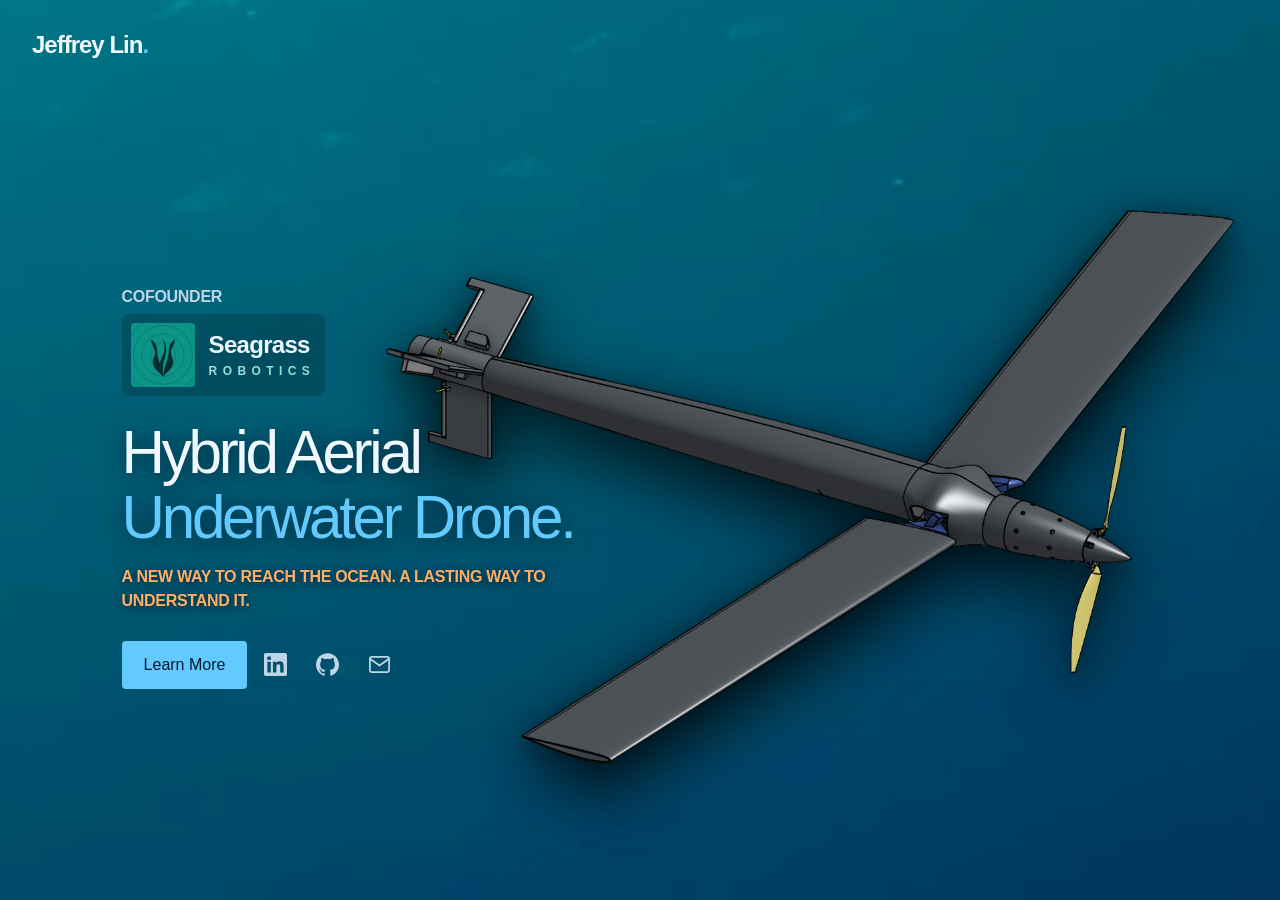
==== commit dd78a0b6: "Publish updated portfolio" ====
--- a/index.html
+++ b/index.html
@@ -1,7 +1,7 @@
 <!doctype html>
 <html lang="en">
   <head>
-    <meta http-equiv="Content-Security-Policy" content="default-src &#39;none&#39;; img-src &#39;self&#39;; style-src &#39;self&#39;; script-src &#39;none&#39;; connect-src &#39;none&#39;; object-src &#39;none&#39;; base-uri &#39;none&#39;; form-action &#39;none&#39;">
+    <meta http-equiv="Content-Security-Policy" content="default-src &#39;none&#39;; img-src &#39;self&#39;; media-src &#39;self&#39;; style-src &#39;self&#39;; script-src &#39;none&#39;; connect-src &#39;none&#39;; object-src &#39;none&#39;; base-uri &#39;none&#39;; form-action &#39;none&#39;">
 
     <meta charset="utf-8" />
     <meta name="viewport" content="width=device-width, initial-scale=1" />
@@ -12,10 +12,16 @@
       content="Jeffrey Lin, cofounder of Seagrass Robotics and SDSU mechanical engineering graduate. Selected work in hybrid aerial underwater drones and ATHENA rover payload systems."
     />
     <link rel="icon" type="image/svg+xml" href="./favicon.svg" />
-    <link rel="stylesheet" crossorigin href="./assets/styles-B0CdjXd7.css">
+    <link rel="stylesheet" crossorigin href="./assets/styles-CgY_pN7o.css">
   </head>
-  <body>
+  <body class="landing-page">
     <a class="skip" href="#main">Skip to content</a>
+    <div class="landing-ocean" aria-hidden="true">
+      <img class="ocean-empty-poster" src="media/ocean-empty-poster.jpg" width="1280" height="720" alt="" fetchpriority="high" />
+      <video class="ocean-video" autoplay muted loop playsinline preload="metadata" poster="media/ocean-empty-poster.jpg" tabindex="-1" disablepictureinpicture>
+        <source src="media/ocean-empty-loop.mp4" type="video/mp4" />
+      </video>
+    </div>
     <header class="header wrap landing-header">
       <a class="wordmark" href="#">Jeffrey Lin<span class="dot">.</span></a>
     </header>
--- a/assets/styles-CgY_pN7o.css
+++ b/assets/styles-CgY_pN7o.css
@@ -0,0 +1 @@
+*,:before,:after{box-sizing:border-box;border:0 solid;margin:0;padding:0}html{-webkit-text-size-adjust:100%;tab-size:4;-webkit-tap-highlight-color:transparent;scroll-behavior:smooth;scroll-padding-top:2rem;line-height:1.5}h1,h2,h3,h4,h5,h6{font-size:inherit;font-weight:inherit}a{color:inherit;text-decoration:none}img,svg{vertical-align:middle;display:block}img{max-width:100%;height:auto}[hidden]{display:none!important}:root{--background:#071c30;--foreground:#eff8ff;--accent:#63caff;--accent-soft:#63caff18;--accent-hover:#63caff0c;--body-text:#bed5e7;--radius-small:4px;--muted:#9ebbd2;--border:#24485f;--surface:#0000002e;--surface-hover:#0000004d;--panel:#0000006b;--surface-radius:8px;--font-sans:Arial, Helvetica, sans-serif;--lightningcss-light: ;--lightningcss-dark:initial;color-scheme:dark}.athena{--accent:#ff8585;--accent-soft:#ff858518;--accent-hover:#ff85850c}body{color:var(--foreground);font-family:var(--font-sans);background-color:#0000;background-image:radial-gradient(48vw 65vh at 100% 0,#010611eb 0%,#01061194 34%,#0000 100%),radial-gradient(48vw 65vh at 100% 100%,#010611eb 0%,#01061194 34%,#0000 100%),radial-gradient(at 68% 52%,#348db8 0% 25%,#2b779f 39%,#205b82 57%,#0c385e 75%,#04152c 91%,#010611 100%);background-position:0 0,0 0,0 0;background-repeat:repeat,repeat,repeat;background-size:auto,auto,auto;background-attachment:fixed;background-origin:padding-box,padding-box,padding-box;background-clip:border-box,border-box,border-box;margin:0;font-size:16px;line-height:1.6}a:focus-visible{outline:2px solid var(--accent);outline-offset:7px}a:hover{color:var(--accent)}.wrap{width:min(1200px,88%);margin-inline:auto}.header{justify-content:space-between;align-items:center;padding-block:26px;display:flex}.wordmark{letter-spacing:-1px;font-size:24px;font-weight:700}.dot{color:var(--accent)}.eyebrow,.tag,.project-number,.results-caption{font-family:var(--font-sans);letter-spacing:-.3px;font-size:14px;font-weight:700}.eyebrow{color:var(--muted)}h1{letter-spacing:-.055em;margin:24px 0 34px;font-size:clamp(42px,6.4vw,82px);font-weight:500;line-height:1.09}h1 span{color:var(--accent)}.projects{padding-top:52px}.section-heading{justify-content:space-between;align-items:center;margin-bottom:26px;display:flex}h2{letter-spacing:-1px;margin:0;font-size:32px;font-weight:500}.project{background:var(--panel);border-radius:12px;margin-bottom:28px;padding:38px}.project-heading{flex-wrap:wrap;justify-content:space-between;align-items:center;gap:20px;margin-bottom:16px;display:flex}.project-identity{flex-wrap:wrap;align-items:center;gap:12px;min-width:0;max-width:100%;display:flex}.role-bar{border-radius:var(--surface-radius);background:var(--surface);max-width:170px;font-family:var(--font-sans);letter-spacing:-.3px;color:var(--foreground);flex-direction:column;flex:110px;align-items:flex-start;gap:3px;padding:8px 10px;font-size:12px;font-weight:700;line-height:1.4;display:flex}.role-bar-label{color:var(--muted);font-size:12px}.project-identity .project-number{flex-shrink:0}.project-identity .brand-button,.project-identity .brand-button>div{min-width:0}.seagrass .role-bar{flex:none}.project-number{color:var(--muted);border-radius:var(--surface-radius);background:var(--surface);padding:6px 10px}.tag{letter-spacing:.8px;color:var(--foreground);background:var(--surface);border-radius:var(--surface-radius);align-items:center;gap:8px;padding:6px 10px;font-size:12px;display:inline-flex}.current-project-dot{background:#42d6ba;border-radius:50%;flex-shrink:0;width:9px;height:9px;box-shadow:0 0 8px #42d6ba55}.project h3{letter-spacing:-.055em;margin:16px 0 24px;font-size:clamp(30px,3.5vw,44px);font-weight:500;line-height:1.15}.project-summary{color:var(--body-text);font-size:16px}.project .project-summary{text-indent:0;text-align:left;-webkit-hyphens:none;hyphens:none;overflow-wrap:normal;word-break:normal;max-width:none}.athena-brand img{object-fit:contain}.work-page .athena-brand h3{color:var(--foreground);letter-spacing:.5px;margin:0;font-size:28px;font-weight:600;line-height:1.15}.athena-brand-school{color:var(--muted);letter-spacing:1px;margin-top:6px;font-size:12px;font-weight:600;line-height:1.5}@media (width<=760px){.work-page .athena-brand h3{font-size:24px}}.athena-team{border-radius:var(--surface-radius);background:var(--surface);align-self:center;min-width:0;margin:0;overflow:hidden}.athena-team>img{width:100%;height:auto}.team-results{border-radius:12px;max-width:calc(100% - 20px);padding:8px 12px;position:absolute;top:10px;left:10px}.results{flex-wrap:wrap;gap:10px;margin:0;display:flex}.results>div{align-items:baseline;gap:5px;display:flex}.results>div+div{border-left:1px solid var(--border);padding-left:10px}.results dt{color:var(--muted);font-size:12px}.results dd{letter-spacing:-1px;margin:0;font-size:18px;line-height:1.2}.results dd sup{vertical-align:baseline;letter-spacing:0;color:var(--muted);margin-left:1px;font-size:10px;line-height:0;position:relative;top:-.5em}.results-caption{color:var(--muted);margin-bottom:3px;font-size:12px;display:block}.athena :is(a,summary,label):focus-visible{outline:2px solid var(--accent);outline-offset:4px}.choice-input{clip-path:inset(50%);white-space:nowrap;width:1px;height:1px;margin:-1px;padding:0;position:absolute;overflow:hidden}.choice-input:checked+label{background:var(--surface-hover);color:var(--accent);box-shadow:inset 0 1px #ffffff0d}.choice-input:checked+label:after{opacity:1}.choice-input:focus-visible+label{outline-offset:-5px;outline:2px solid #eff8ff}.detail-label{color:var(--accent);letter-spacing:.06em;font-size:12px;font-weight:700;display:block}.drone-work-image .work-image-frame{border-radius:var(--surface-radius);transition:background-color .24s}.about{grid-template-columns:minmax(0,1fr) minmax(0,1.1fr);align-items:start;gap:12px 24px;padding-block:80px;display:grid}.about .eyebrow{margin-top:0}.about-copy{letter-spacing:normal;text-indent:0;text-align:left;-webkit-hyphens:none;hyphens:none;overflow-wrap:normal;word-break:normal;margin:0 0 12px;font-size:16px;line-height:1.65}.about-details{border-top:1px solid var(--border);grid-template-columns:minmax(0,1fr) auto;align-items:center;gap:12px;padding-top:12px;display:grid}.education-socials{justify-self:end}.education{min-width:0}.education h3{margin:6px 0 0;font-size:18px;font-weight:500}.education p{color:var(--muted);margin:4px 0}.footer{border-top:1px solid var(--border);color:var(--muted);justify-content:space-between;gap:20px;padding-block:25px;font-size:14px;display:flex}.skip{background:var(--accent);color:#071c30;z-index:10;padding:10px;position:absolute;top:-100px;left:10px}.skip:focus{color:#071c30;top:10px}.landing-page{isolation:isolate;background:#071c30;min-height:100svh}.landing-ocean{z-index:-1;pointer-events:none;position:fixed;inset:0;overflow:hidden}.landing-ocean>img,.landing-ocean>video{object-fit:cover;object-position:center;width:100%;height:100%;position:absolute;inset:0}.current-project-hero{isolation:isolate;grid-template-columns:minmax(0,1fr);justify-content:center;align-items:center;min-height:calc(100svh - 92px);padding-block:32px 48px;display:grid;position:relative;overflow:visible}.current-project-hero h1{text-shadow:0 2px 22px #071c30cc;margin-bottom:14px;font-size:clamp(42px,4.7vw,64px)}.landing-description{max-width:100%;font-family:var(--font-sans);letter-spacing:-.3px;color:var(--body-text);white-space:normal;text-shadow:0 1px 10px #071c30;margin:0 0 28px;font-size:1rem;font-weight:700;line-height:1.5}.landing-description span{display:block}.landing-actions{z-index:2;flex-wrap:wrap;align-items:center;gap:6px;display:flex;position:relative}.learn-more{border-radius:var(--radius-small);background:var(--accent);color:#071c30;white-space:nowrap;-webkit-user-select:none;user-select:none;flex-shrink:0;justify-content:center;align-items:center;gap:20px;height:48px;padding:0 22px;font-size:16px;font-weight:500;transition:background-color .15s,color .15s;display:inline-flex}.learn-more:hover{color:#071c30;background:#a0e1ff}.social-links{align-items:center;gap:8px;display:flex}.social-link{width:44px;height:48px;color:var(--body-text);border-radius:var(--radius-small);justify-content:center;align-items:center;display:flex}.social-link:hover{color:var(--accent)}.social-link svg{width:23px;height:23px}.details-title{letter-spacing:-.055em;margin:0;font-size:clamp(42px,4.7vw,64px);font-weight:500;line-height:1.09}.landing-header,.current-project-hero.wrap{width:calc(100% - 64px);max-width:none}.landing-copy{z-index:1;grid-area:1/1;min-width:0;max-width:calc(100% - clamp(24px,7vw,120px));margin-left:clamp(24px,7vw,120px);position:relative}.landing-drone{z-index:0;pointer-events:none;grid-area:1/1;justify-self:end;width:min(72%,1000px);min-width:0;margin:0;position:relative}.landing-drone img{object-fit:contain;filter:drop-shadow(0 24px 32px #000000a6)drop-shadow(0 8px 12px #0006);width:100%;height:auto;max-height:calc(100svh - 180px);display:block}.seagrass-brand,.athena-brand{color:var(--foreground);align-items:center;gap:14px;max-width:100%;display:inline-flex}.seagrass-brand img,.athena-brand img{border-radius:var(--radius-small);flex-shrink:0;width:64px;height:64px}.seagrass-brand-name{letter-spacing:-.7px;font-size:24px;font-weight:600;line-height:1.15}.seagrass-brand-descriptor{color:#9ddbd3;letter-spacing:0;justify-content:space-between;margin-top:6px;font-size:12px;font-weight:600;display:flex}.cofounder-brand-row{flex-direction:column;align-items:flex-start;gap:4px;margin:0 0 20px;display:flex}.cofounder-label{color:var(--body-text);letter-spacing:-.3px;font-size:16px;font-weight:700}.brand-button{border-radius:var(--surface-radius);background:var(--surface);border:1px solid #0000;padding:8px 14px 8px 8px;transition:background-color .16s,transform .16s}.brand-button:hover,.brand-button:focus-visible{color:#fff;background:var(--surface-hover);transform:translateY(-2px)}.brand-button:active{transform:translateY(0)}@media (width<=760px){.seagrass-brand,.athena-brand{gap:12px}.seagrass-brand img,.athena-brand img{width:52px;height:52px}.seagrass-brand-name{font-size:21px}}.landing-tagline{white-space:normal;max-width:58ch}.current-project-hero .landing-tagline{color:#ffae66}@media (width<=1200px){.landing-drone{width:78%}.current-project-hero h1{font-size:clamp(42px,6.4vw,72px)}}@media (width<=760px){.wrap{width:90%}.header{padding-block:20px}.project{padding:24px}.about{padding-block:45px}.tag{max-width:75%;font-size:12px}.projects{padding-top:28px}.current-project-hero{align-content:center;gap:16px;min-height:calc(100svh - 79px);padding-block:24px 40px}.landing-actions{gap:6px}.learn-more{gap:12px;padding-inline:16px}.social-links{gap:4px}.landing-header,.current-project-hero.wrap{width:calc(100% - 32px)}.landing-drone{opacity:1;grid-area:1/1;width:100%}.landing-copy{grid-area:2/1;max-width:calc(100% - 8px);margin-left:8px}.landing-drone img{max-height:min(30svh,max(100px,100svh - 440px))}.landing-tagline{white-space:normal;width:auto;max-width:100%}body{background-image:radial-gradient(48vw 65vh at 100% 0,#010611eb 0%,#01061194 34%,#0000 100%),radial-gradient(48vw 65vh at 100% 100%,#010611eb 0%,#01061194 34%,#0000 100%),radial-gradient(at 60% 28%,#348db8 0% 25%,#2b779f 39%,#205b82 57%,#0c385e 75%,#04152c 91%,#010611 100%)}}.back-link{border-radius:var(--surface-radius);background:var(--surface);justify-content:center;align-items:center;width:44px;height:44px;transition:background-color .16s;display:inline-flex}.back-link:hover{background:var(--surface-hover);color:var(--foreground)}.back-link svg{width:26px;height:26px}.work-page .project h3 span{color:var(--accent)}.project-grid>div>h3,.athena-intro>div>h3{margin-top:0}.work-image{min-width:0;margin:0}.work-image-frame{justify-content:center;align-items:center;display:flex}.work-image img{object-fit:contain;width:100%;height:auto;display:block}.work-image figcaption{color:var(--muted);margin-top:12px;font-size:14px}.drone-work-image{align-self:center}.about-photo{border-radius:var(--surface-radius);width:100%;min-width:0;height:auto;display:block}.about-heading{grid-column:1/-1}@media (width<=760px){.about{gap:12px 24px}}.about-biography{overflow-wrap:break-word;grid-column:2;min-width:0}@media (width<=960px){.about{grid-template-columns:minmax(0,1fr)}.about-photo{max-width:640px}.about-biography{grid-column:1}}.athena,.seagrass{grid-template-columns:minmax(0,1.2fr) minmax(0,1fr);gap:16px 24px;display:grid}.seagrass{column-gap:12px}.athena>.project-heading,.seagrass>.project-heading{grid-column:1;margin-bottom:0}.athena .athena-intro,.seagrass .project-grid{display:contents}.athena-intro>div:first-child,.project-grid>div:first-child{grid-column:1}.athena-visual,.seagrass-visual{grid-area:1/2/span 2;align-self:start;gap:10px;min-width:0;display:grid}.athena-visual>.tag,.seagrass-visual>.tag{justify-self:end;max-width:100%}.athena-team{position:relative}@media (width<=760px){.athena,.seagrass{grid-template-columns:minmax(0,1fr)}.athena-visual,.seagrass-visual{grid-area:auto/1;margin-top:8px}.athena-visual>.tag,.seagrass-visual>.tag{justify-self:start}}.software-state{color:var(--muted);border:1px solid var(--border);border-radius:4px;padding:4px 8px;font-size:11px}@media (prefers-reduced-motion:no-preference){.current-project-dot{animation:1.8s ease-in-out infinite current-project-blink}}@keyframes current-project-blink{0%,to{opacity:1}50%{opacity:.2}}@media (width<=760px){body{background-attachment:scroll}.project{padding:clamp(16px,4vw,24px)}}@media (prefers-reduced-motion:reduce){html{scroll-behavior:auto}.brand-button,.learn-more,.back-link,.drone-work-image .work-image-frame{transition:none}.brand-button:hover,.brand-button:focus-visible{transform:none}}.drone-work-image .work-image-frame{background:#fbfbfa}.drone-pose{width:100%;height:auto;display:block}:is(.drone-work-image .underwater-pose,.seagrass:has(#mode-underwater:checked) .flight-pose){display:none}.seagrass:has(#mode-underwater:checked) .underwater-pose{display:block}.project-parts{grid-column:1/-1;grid-template-columns:repeat(3,minmax(0,1fr));gap:12px;margin:12px 0 0;padding:0;list-style:none;display:grid}.project-parts li{background:var(--surface);border:1px solid var(--border);border-radius:var(--surface-radius);flex-direction:column;gap:8px;min-width:0;padding:20px;display:flex}.project-parts h4{letter-spacing:-.5px;align-items:center;gap:10px;margin:0;font-size:24px;font-weight:500;display:flex}.project-parts p{color:var(--body-text);flex:1;font-size:15px;line-height:1.6}.project-parts .software-state{align-self:flex-start}@media (width<=760px){.project-parts{grid-template-columns:1fr}}.seagrass{grid-template-columns:minmax(0,.85fr) minmax(0,1.3fr)}.drone-work-image .work-image-frame{position:relative}.sr-only{clip-path:inset(50%);white-space:nowrap;border:0;width:1px;height:1px;margin:-1px;padding:0;position:absolute;overflow:hidden}.mode-pill,.team-results{-webkit-backdrop-filter:blur(10px)saturate(1.4);backdrop-filter:blur(10px)saturate(1.4);background:#0416249e;border:1px solid #ffffff29;box-shadow:0 4px 16px #0000002e}.mode-pill{border-radius:999px;gap:2px;margin:0;padding:3px;display:flex;position:absolute;top:12px;left:12px}.mode-choice{cursor:pointer;color:#d8ecf8;letter-spacing:.01em;border-radius:999px;padding:6px 14px;font-size:13px;font-weight:600;transition:background-color .16s,color .16s}.mode-choice:hover{background:#ffffff14}.mode-pill .choice-input:checked+.mode-choice{color:#fff;background:#ffffff2e;box-shadow:inset 0 1px #ffffff24}.mode-pill .choice-input:focus-visible+.mode-choice{outline-offset:1px;outline:2px solid #eff8ff}.project-parts h4 img{border-radius:7px;flex:none;width:28px;height:28px}@media (width<=760px){.seagrass{grid-template-columns:minmax(0,1fr)}}.project-note{color:var(--body-text);grid-column:1/-1;margin:4px 0 0;font-size:15px;line-height:1.6}.project-note strong{color:var(--foreground);font-weight:600}
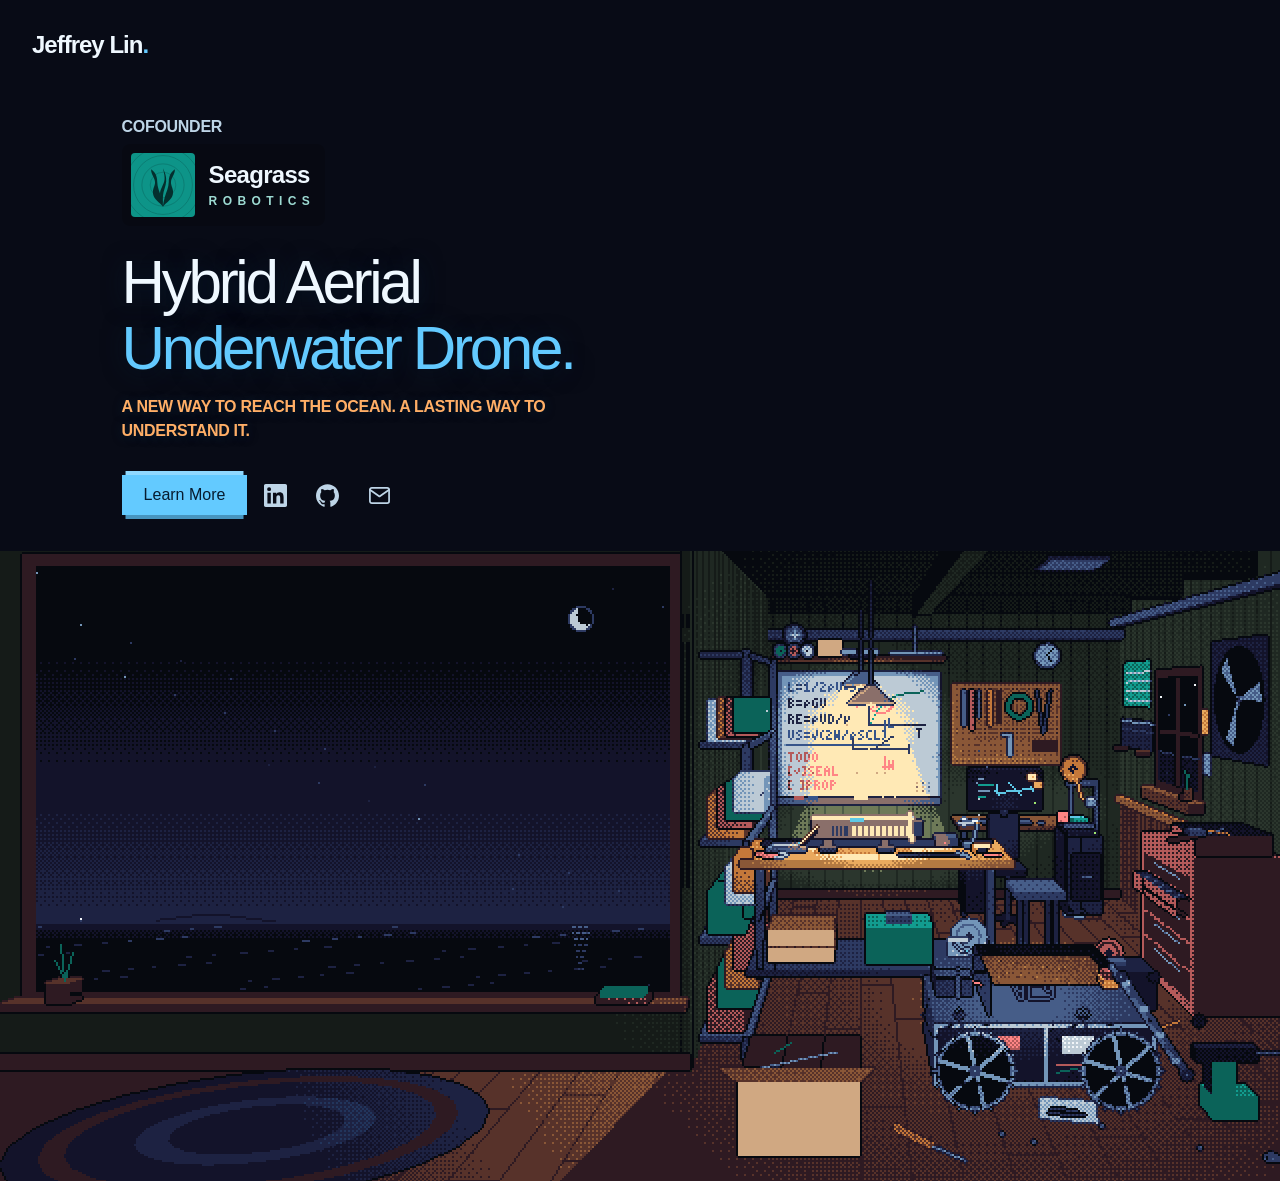
==== commit 8a57c007: "Publish updated portfolio" ====
--- a/index.html
+++ b/index.html
@@ -12,16 +12,10 @@
       content="Jeffrey Lin, cofounder of Seagrass Robotics and SDSU mechanical engineering graduate. Selected work in hybrid aerial underwater drones and ATHENA rover payload systems."
     />
     <link rel="icon" type="image/svg+xml" href="./favicon.svg" />
-    <link rel="stylesheet" crossorigin href="./assets/styles-CgY_pN7o.css">
+    <link rel="stylesheet" crossorigin href="./assets/styles-CoT3FkjL.css">
   </head>
   <body class="landing-page">
     <a class="skip" href="#main">Skip to content</a>
-    <div class="landing-ocean" aria-hidden="true">
-      <img class="ocean-empty-poster" src="media/ocean-empty-poster.jpg" width="1280" height="720" alt="" fetchpriority="high" />
-      <video class="ocean-video" autoplay muted loop playsinline preload="metadata" poster="media/ocean-empty-poster.jpg" tabindex="-1" disablepictureinpicture>
-        <source src="media/ocean-empty-loop.mp4" type="video/mp4" />
-      </video>
-    </div>
     <header class="header wrap landing-header">
       <a class="wordmark" href="#">Jeffrey Lin<span class="dot">.</span></a>
     </header>
@@ -104,16 +98,14 @@
             </div>
           </div>
         </div>
-        <figure class="landing-drone">
-          <img
-            src="images/seagrass-drone.webp"
-            width="1310"
-            height="1043"
-            alt="CAD view of the Seagrass Robotics hybrid aerial underwater drone, showing its wings, fuselage, tail, and propeller"
-            fetchpriority="high"
-          />
-        </figure>
+
       </section>
     </main>
+    <div class="landing-scene" aria-hidden="true">
+      <picture>
+        <source srcset="images/workshop-still.png" media="(prefers-reduced-motion: reduce)" />
+        <img src="images/workshop.gif" width="640" height="360" alt="" fetchpriority="high" />
+      </picture>
+    </div>
   </body>
 </html>
--- a/assets/styles-CoT3FkjL.css
+++ b/assets/styles-CoT3FkjL.css
@@ -0,0 +1 @@
+*,:before,:after{box-sizing:border-box;border:0 solid;margin:0;padding:0}html{-webkit-text-size-adjust:100%;tab-size:4;-webkit-tap-highlight-color:transparent;scroll-behavior:smooth;scroll-padding-top:2rem;line-height:1.5}h1,h2,h3,h4,h5,h6{font-size:inherit;font-weight:inherit}a{color:inherit;text-decoration:none}img,svg{vertical-align:middle;display:block}img{max-width:100%;height:auto}[hidden]{display:none!important}:root{--background:#071c30;--foreground:#eff8ff;--accent:#63caff;--accent-soft:#63caff18;--accent-hover:#63caff0c;--body-text:#bed5e7;--radius-small:4px;--muted:#9ebbd2;--border:#24485f;--surface:#0000002e;--surface-hover:#0000004d;--panel:#0000006b;--surface-radius:8px;--font-sans:Arial, Helvetica, sans-serif;--lightningcss-light: ;--lightningcss-dark:initial;color-scheme:dark}.athena{--accent:#ff8585;--accent-soft:#ff858518;--accent-hover:#ff85850c}body{color:var(--foreground);font-family:var(--font-sans);background-color:#0000;background-image:radial-gradient(48vw 65vh at 100% 0,#010611eb 0%,#01061194 34%,#0000 100%),radial-gradient(48vw 65vh at 100% 100%,#010611eb 0%,#01061194 34%,#0000 100%),radial-gradient(at 68% 52%,#348db8 0% 25%,#2b779f 39%,#205b82 57%,#0c385e 75%,#04152c 91%,#010611 100%);background-position:0 0,0 0,0 0;background-repeat:repeat,repeat,repeat;background-size:auto,auto,auto;background-attachment:fixed;background-origin:padding-box,padding-box,padding-box;background-clip:border-box,border-box,border-box;margin:0;font-size:16px;line-height:1.6}a:focus-visible{outline:2px solid var(--accent);outline-offset:7px}a:hover{color:var(--accent)}.wrap{width:min(1200px,88%);margin-inline:auto}.header{justify-content:space-between;align-items:center;padding-block:26px;display:flex}.wordmark{letter-spacing:-1px;font-size:24px;font-weight:700}.dot{color:var(--accent)}.eyebrow,.tag,.project-number,.results-caption{font-family:var(--font-sans);letter-spacing:-.3px;font-size:14px;font-weight:700}.eyebrow{color:var(--muted)}h1{letter-spacing:-.055em;margin:24px 0 34px;font-size:clamp(42px,6.4vw,82px);font-weight:500;line-height:1.09}h1 span{color:var(--accent)}.projects{padding-top:52px}.section-heading{justify-content:space-between;align-items:center;margin-bottom:26px;display:flex}h2{letter-spacing:-1px;margin:0;font-size:32px;font-weight:500}.project{background:var(--panel);border-radius:12px;margin-bottom:28px;padding:38px}.project-heading{flex-wrap:wrap;justify-content:space-between;align-items:center;gap:20px;margin-bottom:16px;display:flex}.project-identity{flex-wrap:wrap;align-items:center;gap:12px;min-width:0;max-width:100%;display:flex}.role-bar{border-radius:var(--surface-radius);background:var(--surface);max-width:170px;font-family:var(--font-sans);letter-spacing:-.3px;color:var(--foreground);flex-direction:column;flex:110px;align-items:flex-start;gap:3px;padding:8px 10px;font-size:12px;font-weight:700;line-height:1.4;display:flex}.role-bar-label{color:var(--muted);font-size:12px}.project-identity .project-number{flex-shrink:0}.project-identity .brand-button,.project-identity .brand-button>div{min-width:0}.seagrass .role-bar{flex:none}.project-number{color:var(--muted);border-radius:var(--surface-radius);background:var(--surface);padding:6px 10px}.tag{letter-spacing:.8px;color:var(--foreground);background:var(--surface);border-radius:var(--surface-radius);align-items:center;gap:8px;padding:6px 10px;font-size:12px;display:inline-flex}.current-project-dot{background:#42d6ba;border-radius:50%;flex-shrink:0;width:9px;height:9px;box-shadow:0 0 8px #42d6ba55}.project h3{letter-spacing:-.055em;margin:16px 0 24px;font-size:clamp(30px,3.5vw,44px);font-weight:500;line-height:1.15}.project-summary{color:var(--body-text);font-size:16px}.project .project-summary{text-indent:0;text-align:left;-webkit-hyphens:none;hyphens:none;overflow-wrap:normal;word-break:normal;max-width:none}.athena-brand img{object-fit:contain}.work-page .athena-brand h3{color:var(--foreground);letter-spacing:.5px;margin:0;font-size:28px;font-weight:600;line-height:1.15}.athena-brand-school{color:var(--muted);letter-spacing:1px;margin-top:6px;font-size:12px;font-weight:600;line-height:1.5}@media (width<=760px){.work-page .athena-brand h3{font-size:24px}}.athena-team{border-radius:var(--surface-radius);background:var(--surface);align-self:center;min-width:0;margin:0;overflow:hidden}.athena-team>img{width:100%;height:auto}.team-results{border-radius:12px;max-width:calc(100% - 20px);padding:8px 12px;position:absolute;top:10px;left:10px}.results{flex-wrap:wrap;gap:10px;margin:0;display:flex}.results>div{align-items:baseline;gap:5px;display:flex}.results>div+div{border-left:1px solid var(--border);padding-left:10px}.results dt{color:var(--muted);font-size:12px}.results dd{letter-spacing:-1px;margin:0;font-size:18px;line-height:1.2}.results dd sup{vertical-align:baseline;letter-spacing:0;color:var(--muted);margin-left:1px;font-size:10px;line-height:0;position:relative;top:-.5em}.results-caption{color:var(--muted);margin-bottom:3px;font-size:12px;display:block}.athena :is(a,summary,label):focus-visible{outline:2px solid var(--accent);outline-offset:4px}.choice-input{clip-path:inset(50%);white-space:nowrap;width:1px;height:1px;margin:-1px;padding:0;position:absolute;overflow:hidden}.choice-input:checked+label{background:var(--surface-hover);color:var(--accent);box-shadow:inset 0 1px #ffffff0d}.choice-input:checked+label:after{opacity:1}.choice-input:focus-visible+label{outline-offset:-5px;outline:2px solid #eff8ff}.detail-label{color:var(--accent);letter-spacing:.06em;font-size:12px;font-weight:700;display:block}.drone-work-image .work-image-frame{border-radius:var(--surface-radius);transition:background-color .24s}.about{grid-template-columns:minmax(0,1fr) minmax(0,1.1fr);align-items:start;gap:12px 24px;padding-block:80px;display:grid}.about .eyebrow{margin-top:0}.about-copy{letter-spacing:normal;text-indent:0;text-align:left;-webkit-hyphens:none;hyphens:none;overflow-wrap:normal;word-break:normal;margin:0 0 12px;font-size:16px;line-height:1.65}.about-details{border-top:1px solid var(--border);grid-template-columns:minmax(0,1fr) auto;align-items:center;gap:12px;padding-top:12px;display:grid}.education-socials{justify-self:end}.education{min-width:0}.education h3{margin:6px 0 0;font-size:18px;font-weight:500}.education p{color:var(--muted);margin:4px 0}.footer{border-top:1px solid var(--border);color:var(--muted);justify-content:space-between;gap:20px;padding-block:25px;font-size:14px;display:flex}.skip{background:var(--accent);color:#071c30;z-index:10;padding:10px;position:absolute;top:-100px;left:10px}.skip:focus{color:#071c30;top:10px}.landing-page{isolation:isolate;background:#080b16;min-height:100svh}.current-project-hero{isolation:isolate;grid-template-columns:minmax(0,1fr);justify-content:center;align-items:center;min-height:calc(100svh - 92px);padding-block:32px 48px;display:grid;position:relative;overflow:visible}.current-project-hero h1{text-shadow:0 2px 22px #071c30cc;margin-bottom:14px;font-size:clamp(42px,4.7vw,64px)}.landing-description{max-width:100%;font-family:var(--font-sans);letter-spacing:-.3px;color:var(--body-text);white-space:normal;text-shadow:0 1px 10px #071c30;margin:0 0 28px;font-size:1rem;font-weight:700;line-height:1.5}.landing-description span{display:block}.landing-actions{z-index:2;flex-wrap:wrap;align-items:center;gap:6px;display:flex;position:relative}.learn-more{border-radius:var(--radius-small);background:var(--accent);color:#071c30;white-space:nowrap;-webkit-user-select:none;user-select:none;flex-shrink:0;justify-content:center;align-items:center;gap:20px;height:48px;padding:0 22px;font-size:16px;font-weight:500;transition:background-color .15s,color .15s;display:inline-flex}.learn-more:hover{color:#071c30;background:#a0e1ff}.social-links{align-items:center;gap:8px;display:flex}.social-link{width:44px;height:48px;color:var(--body-text);border-radius:var(--radius-small);justify-content:center;align-items:center;display:flex}.social-link:hover{color:var(--accent)}.social-link svg{width:23px;height:23px}.details-title{letter-spacing:-.055em;margin:0;font-size:clamp(42px,4.7vw,64px);font-weight:500;line-height:1.09}.landing-header,.current-project-hero.wrap{width:calc(100% - 64px);max-width:none}.landing-copy{z-index:1;grid-area:1/1;min-width:0;max-width:calc(100% - clamp(24px,7vw,120px));margin-left:clamp(24px,7vw,120px);position:relative}.seagrass-brand,.athena-brand{color:var(--foreground);align-items:center;gap:14px;max-width:100%;display:inline-flex}.seagrass-brand img,.athena-brand img{border-radius:var(--radius-small);flex-shrink:0;width:64px;height:64px}.seagrass-brand-name{letter-spacing:-.7px;font-size:24px;font-weight:600;line-height:1.15}.seagrass-brand-descriptor{color:#9ddbd3;letter-spacing:0;justify-content:space-between;margin-top:6px;font-size:12px;font-weight:600;display:flex}.cofounder-brand-row{flex-direction:column;align-items:flex-start;gap:4px;margin:0 0 20px;display:flex}.cofounder-label{color:var(--body-text);letter-spacing:-.3px;font-size:16px;font-weight:700}.brand-button{border-radius:var(--surface-radius);background:var(--surface);border:1px solid #0000;padding:8px 14px 8px 8px;transition:background-color .16s,transform .16s}.brand-button:hover,.brand-button:focus-visible{color:#fff;background:var(--surface-hover);transform:translateY(-2px)}.brand-button:active{transform:translateY(0)}@media (width<=760px){.seagrass-brand,.athena-brand{gap:12px}.seagrass-brand img,.athena-brand img{width:52px;height:52px}.seagrass-brand-name{font-size:21px}}.landing-tagline{white-space:normal;max-width:58ch}.current-project-hero .landing-tagline{color:#ffae66}@media (width<=1200px){.current-project-hero h1{font-size:clamp(42px,6.4vw,72px)}}@media (width<=760px){.wrap{width:90%}.header{padding-block:20px}.project{padding:24px}.about{padding-block:45px}.tag{max-width:75%;font-size:12px}.projects{padding-top:28px}.current-project-hero{align-content:center;gap:16px;min-height:calc(100svh - 79px);padding-block:24px 40px}.landing-actions{gap:6px}.learn-more{gap:12px;padding-inline:16px}.social-links{gap:4px}.landing-header,.current-project-hero.wrap{width:calc(100% - 32px)}.landing-copy{grid-area:2/1;max-width:calc(100% - 8px);margin-left:8px}.landing-tagline{white-space:normal;width:auto;max-width:100%}body{background-image:radial-gradient(48vw 65vh at 100% 0,#010611eb 0%,#01061194 34%,#0000 100%),radial-gradient(48vw 65vh at 100% 100%,#010611eb 0%,#01061194 34%,#0000 100%),radial-gradient(at 60% 28%,#348db8 0% 25%,#2b779f 39%,#205b82 57%,#0c385e 75%,#04152c 91%,#010611 100%)}}.back-link{border-radius:var(--surface-radius);background:var(--surface);justify-content:center;align-items:center;width:44px;height:44px;transition:background-color .16s;display:inline-flex}.back-link:hover{background:var(--surface-hover);color:var(--foreground)}.back-link svg{width:26px;height:26px}.work-page .project h3 span{color:var(--accent)}.project-grid>div>h3,.athena-intro>div>h3{margin-top:0}.work-image{min-width:0;margin:0}.work-image-frame{justify-content:center;align-items:center;display:flex}.work-image img{object-fit:contain;width:100%;height:auto;display:block}.work-image figcaption{color:var(--muted);margin-top:12px;font-size:14px}.drone-work-image{align-self:center}.about-photo{border-radius:var(--surface-radius);width:100%;min-width:0;height:auto;display:block}.about-heading{grid-column:1/-1}@media (width<=760px){.about{gap:12px 24px}}.about-biography{overflow-wrap:break-word;grid-column:2;min-width:0}@media (width<=960px){.about{grid-template-columns:minmax(0,1fr)}.about-photo{max-width:640px}.about-biography{grid-column:1}}.athena,.seagrass{grid-template-columns:minmax(0,1.2fr) minmax(0,1fr);gap:16px 24px;display:grid}.seagrass{column-gap:12px}.athena>.project-heading,.seagrass>.project-heading{grid-column:1;margin-bottom:0}.athena .athena-intro,.seagrass .project-grid{display:contents}.athena-intro>div:first-child,.project-grid>div:first-child{grid-column:1}.athena-visual,.seagrass-visual{grid-area:1/2/span 2;align-self:start;gap:10px;min-width:0;display:grid}.athena-visual>.tag,.seagrass-visual>.tag{justify-self:end;max-width:100%}.athena-team{position:relative}@media (width<=760px){.athena,.seagrass{grid-template-columns:minmax(0,1fr)}.athena-visual,.seagrass-visual{grid-area:auto/1;margin-top:8px}.athena-visual>.tag,.seagrass-visual>.tag{justify-self:start}}.software-state{color:var(--muted);border:1px solid var(--border);border-radius:4px;padding:4px 8px;font-size:11px}@media (prefers-reduced-motion:no-preference){.current-project-dot{animation:1.8s ease-in-out infinite current-project-blink}}@keyframes current-project-blink{0%,to{opacity:1}50%{opacity:.2}}@media (width<=760px){body{background-attachment:scroll}.project{padding:clamp(16px,4vw,24px)}}@media (prefers-reduced-motion:reduce){html{scroll-behavior:auto}.brand-button,.learn-more,.back-link,.drone-work-image .work-image-frame{transition:none}.brand-button:hover,.brand-button:focus-visible{transform:none}}.drone-work-image .work-image-frame{background:#fbfbfa}.drone-pose{width:100%;height:auto;display:block}:is(.drone-work-image .underwater-pose,.seagrass:has(#mode-underwater:checked) .flight-pose){display:none}.seagrass:has(#mode-underwater:checked) .underwater-pose{display:block}.project-parts{grid-column:1/-1;grid-template-columns:repeat(3,minmax(0,1fr));gap:12px;margin:12px 0 0;padding:0;list-style:none;display:grid}.project-parts li{background:var(--surface);border:1px solid var(--border);border-radius:var(--surface-radius);flex-direction:column;gap:8px;min-width:0;padding:20px;display:flex}.project-parts h4{letter-spacing:-.5px;align-items:center;gap:10px;margin:0;font-size:24px;font-weight:500;display:flex}.project-parts p{color:var(--body-text);flex:1;font-size:15px;line-height:1.6}.project-parts .software-state{align-self:flex-start}@media (width<=760px){.project-parts{grid-template-columns:1fr}}.seagrass{grid-template-columns:minmax(0,.85fr) minmax(0,1.3fr)}.drone-work-image .work-image-frame{position:relative}.sr-only{clip-path:inset(50%);white-space:nowrap;border:0;width:1px;height:1px;margin:-1px;padding:0;position:absolute;overflow:hidden}.mode-pill,.team-results{-webkit-backdrop-filter:blur(10px)saturate(1.4);backdrop-filter:blur(10px)saturate(1.4);background:#0416249e;border:1px solid #ffffff29;box-shadow:0 4px 16px #0000002e}.mode-pill{border-radius:999px;gap:2px;margin:0;padding:3px;display:flex;position:absolute;top:12px;left:12px}.mode-choice{cursor:pointer;color:#d8ecf8;letter-spacing:.01em;border-radius:999px;padding:6px 14px;font-size:13px;font-weight:600;transition:background-color .16s,color .16s}.mode-choice:hover{background:#ffffff14}.mode-pill .choice-input:checked+.mode-choice{color:#fff;background:#ffffff2e;box-shadow:inset 0 1px #ffffff24}.mode-pill .choice-input:focus-visible+.mode-choice{outline-offset:1px;outline:2px solid #eff8ff}.project-parts h4 img{border-radius:7px;flex:none;width:28px;height:28px}@media (width<=760px){.seagrass{grid-template-columns:minmax(0,1fr)}}.project-note{color:var(--body-text);grid-column:1/-1;margin:4px 0 0;font-size:15px;line-height:1.6}.project-note strong{color:var(--foreground);font-weight:600}.landing-scene{z-index:-1;pointer-events:none;background:#111a2d;position:fixed;inset:0;overflow:hidden}.landing-scene img{object-fit:cover;object-position:right 55%;width:100%;height:100%;image-rendering:pixelated;position:absolute;inset:0}.landing-scene:after{content:"";background:linear-gradient(90deg,#04060c8c 0%,#04060c4d 38%,#0000 60%);position:absolute;inset:0}.current-project-hero .learn-more{clip-path:polygon(0 4px,4px 4px,4px 0,calc(100% - 4px) 0,calc(100% - 4px) 4px,100% 4px,100% calc(100% - 4px),calc(100% - 4px) calc(100% - 4px),calc(100% - 4px) 100%,4px 100%,4px calc(100% - 4px),0 calc(100% - 4px));border-radius:0;box-shadow:inset 0 4px #ffffff47,inset 0 -4px #071c304d}.current-project-hero .learn-more:focus-visible{outline-offset:-8px;outline:2px solid #071c30}@media (aspect-ratio<=3/2),(width<=1199px){.landing-scene{z-index:auto;aspect-ratio:4/3;width:100%;max-height:70svh;position:relative;inset:auto}.landing-scene:after{display:none}.landing-scene img{object-position:92% 70%}.current-project-hero{min-height:0;padding-block:24px 32px}}@media (width<=760px){.landing-scene{aspect-ratio:1}.landing-scene img{object-position:100% 70%}}
